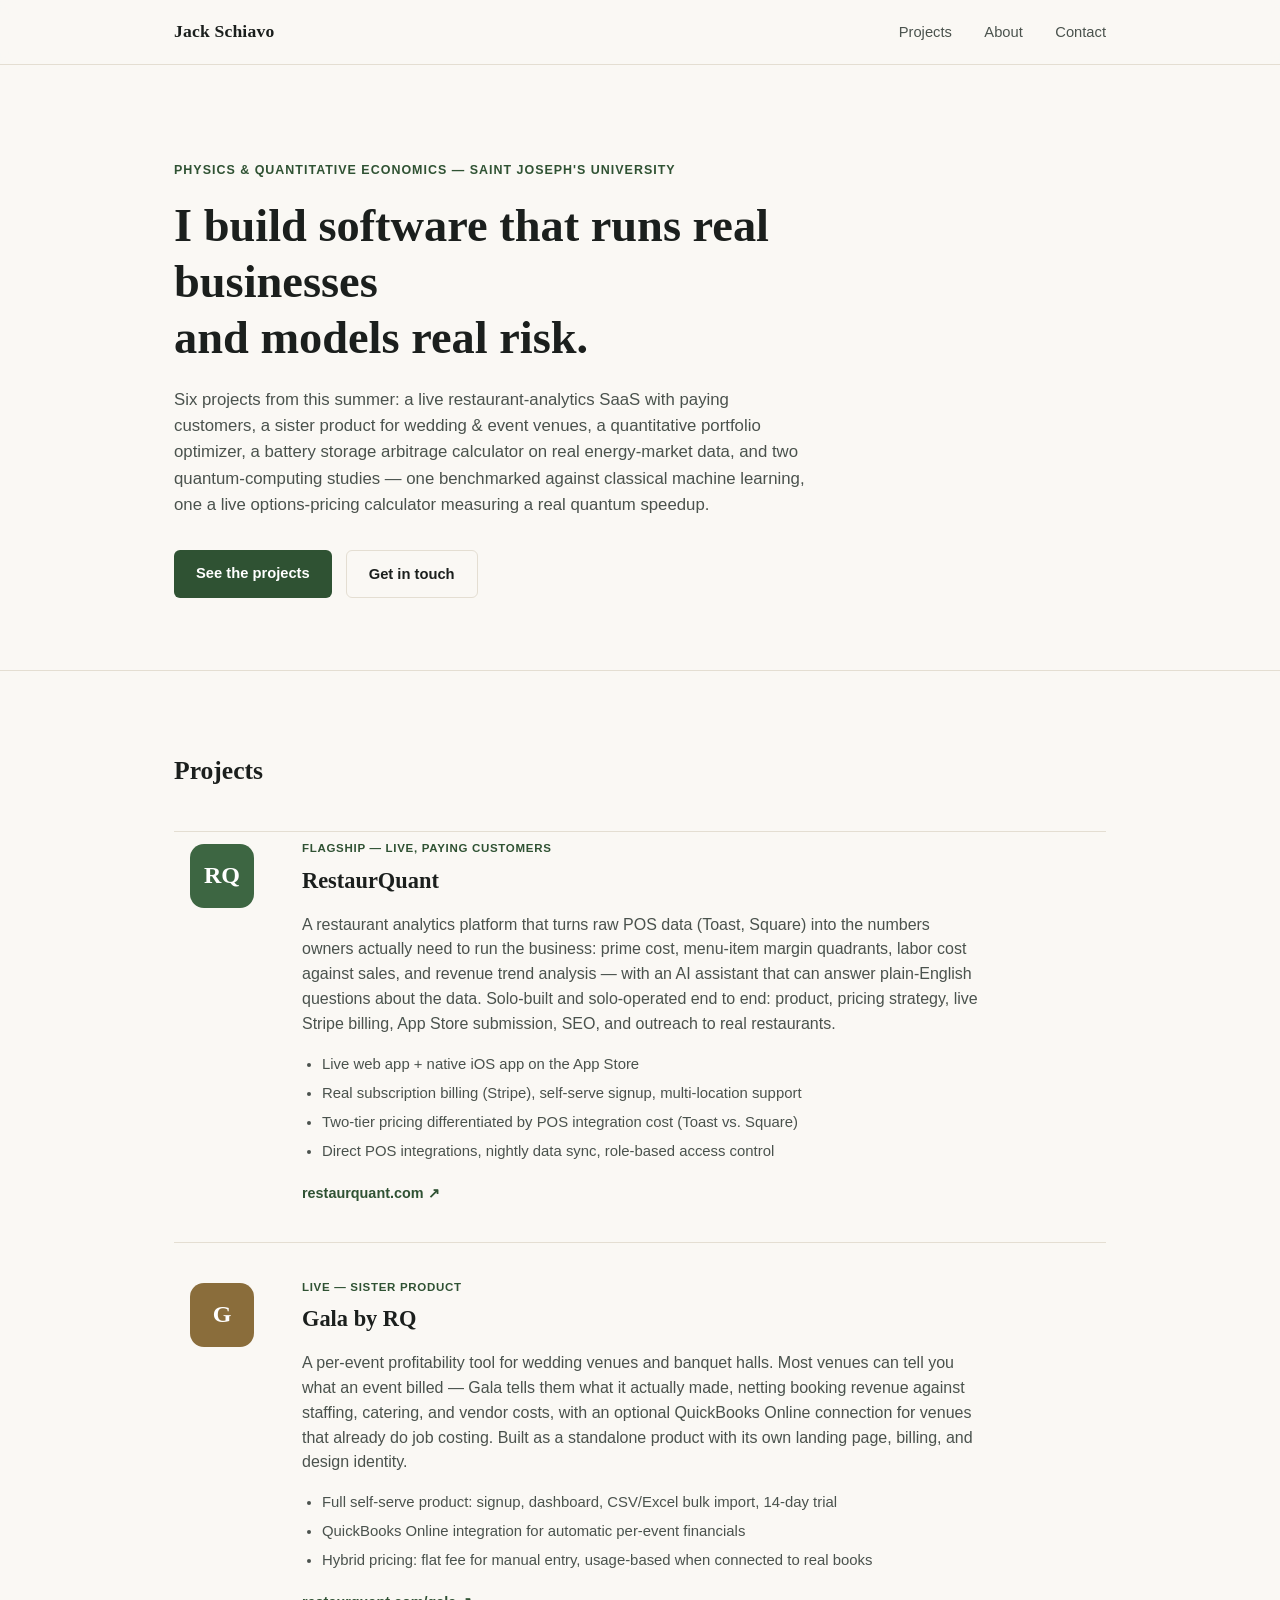
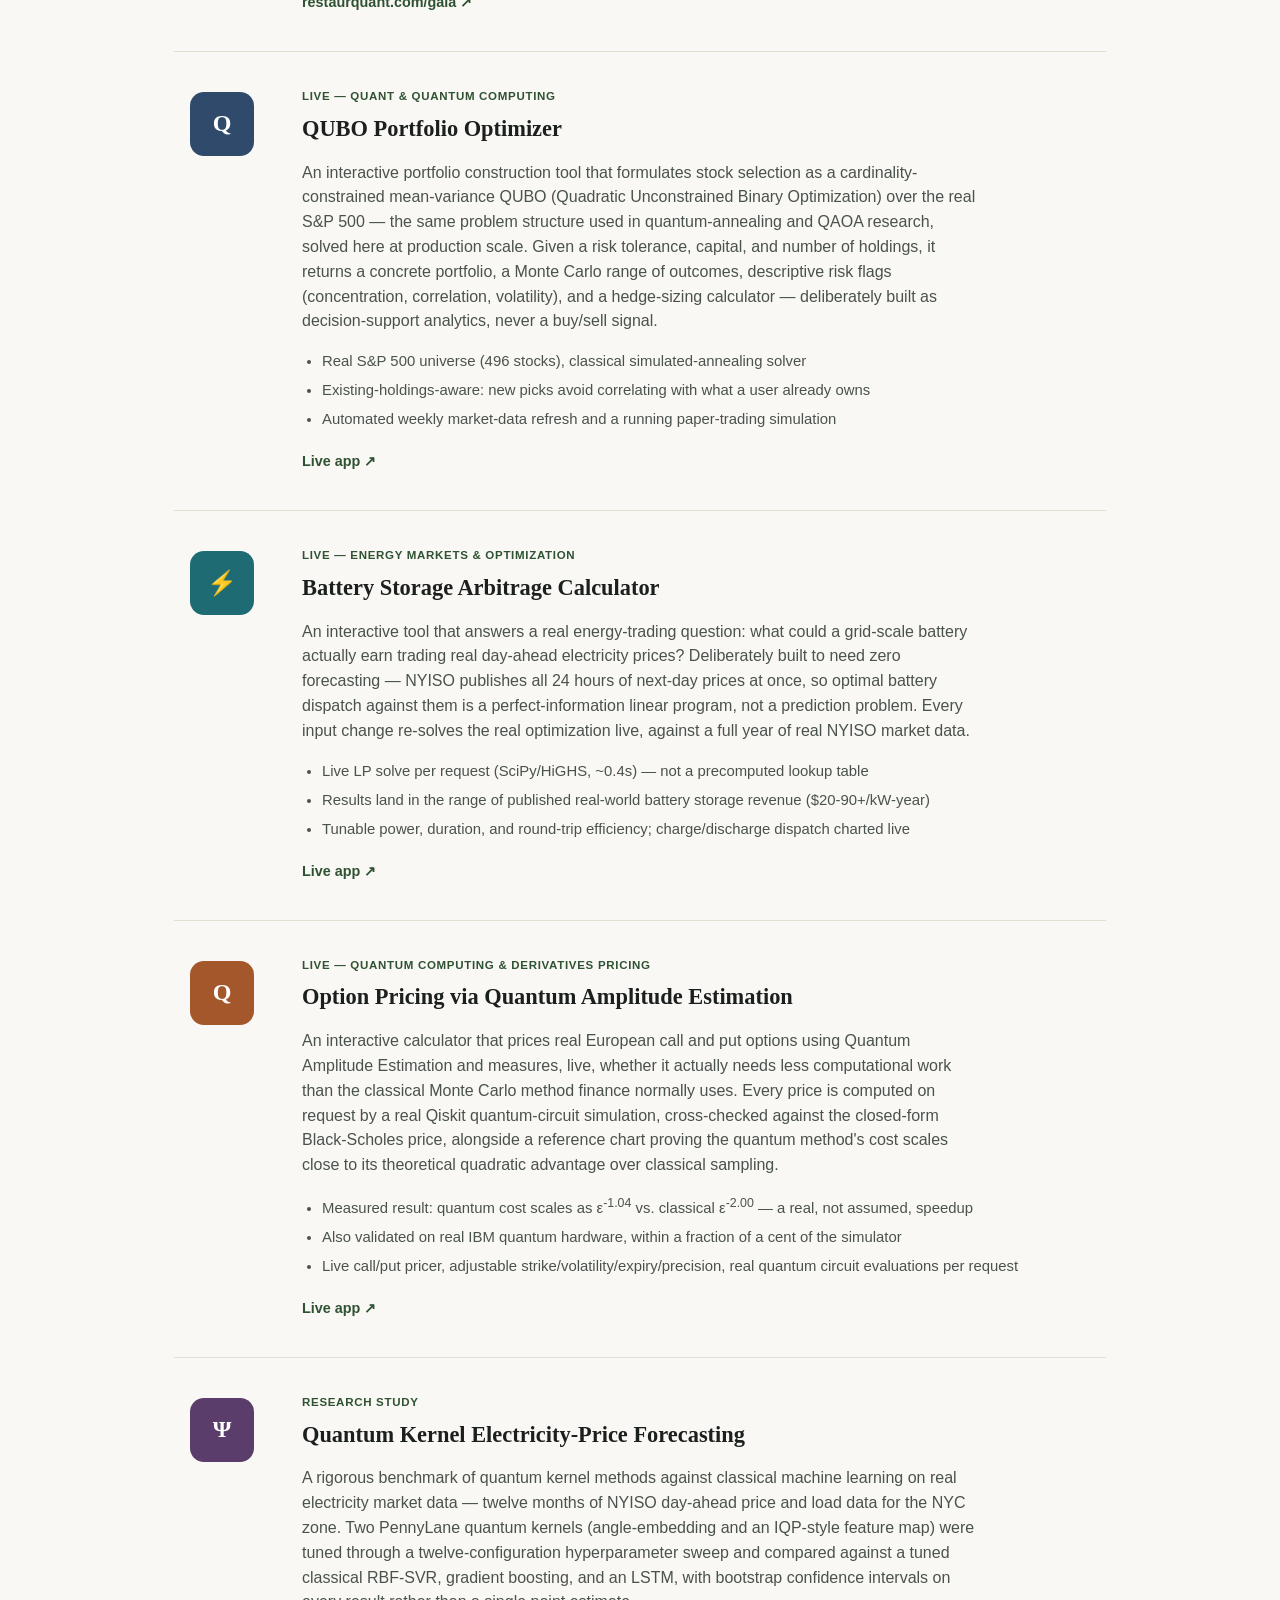
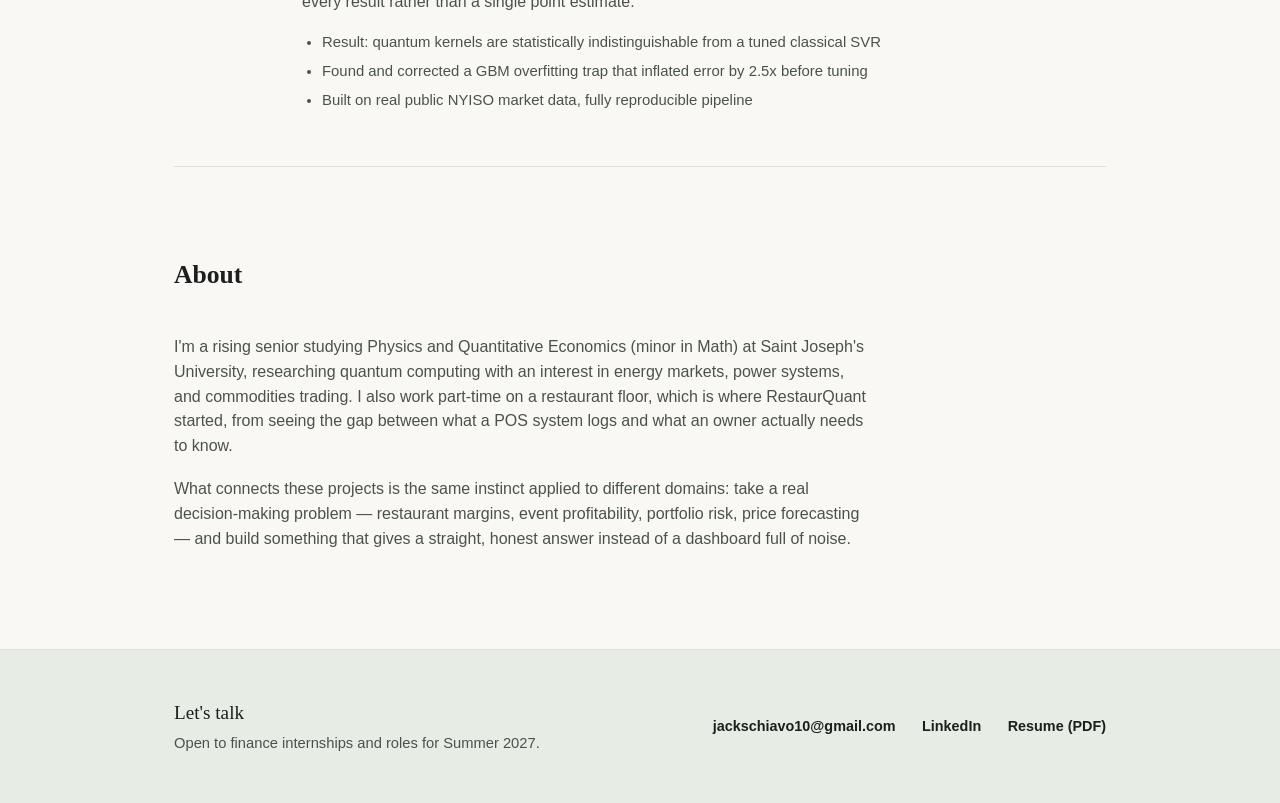
==== index.html @ a4a63995 "Reorder: Option Pricing QAE before Quantum Kernel Forecasting" ====
<!DOCTYPE html>
<html lang="en">
<head>
<meta charset="UTF-8">
<meta name="viewport" content="width=1140">
<title>Jack Schiavo — Projects</title>
<meta name="description" content="Jack Schiavo — physics & quantitative economics student building real software products: RestaurQuant, Gala by RQ, a QUBO portfolio optimizer, a battery storage arbitrage calculator, and quantum computing research including a live quantum option-pricing calculator.">
<link rel="stylesheet" href="styles.css?v=6">
</head>
<body>

<header class="site-header">
  <div class="wrap header-inner">
    <span class="wordmark">Jack Schiavo</span>
    <nav>
      <a href="#projects">Projects</a>
      <a href="#about">About</a>
      <a href="#contact">Contact</a>
    </nav>
  </div>
</header>

<section class="hero">
  <div class="wrap">
    <p class="eyebrow">Physics &amp; Quantitative Economics — Saint Joseph's University</p>
    <h1>I build software that runs real businesses<br>and models real risk.</h1>
    <p class="hero-sub">Six projects from this summer: a live restaurant-analytics SaaS with paying
      customers, a sister product for wedding &amp; event venues, a quantitative portfolio optimizer,
      a battery storage arbitrage calculator on real energy-market data, and two quantum-computing
      studies — one benchmarked against classical machine learning, one a live options-pricing
      calculator measuring a real quantum speedup.</p>
    <div class="hero-links">
      <a class="btn btn-primary" href="#projects">See the projects</a>
      <a class="btn btn-ghost" href="#contact">Get in touch</a>
    </div>
  </div>
</section>

<section id="projects" class="projects">
  <div class="wrap">
    <h2 class="section-title">Projects</h2>

    <article class="project project-flagship">
      <div class="project-media" aria-hidden="true">
        <div class="mark mark-rq">RQ</div>
      </div>
      <div class="project-body">
        <p class="project-tag">Flagship — live, paying customers</p>
        <h3>RestaurQuant</h3>
        <p class="project-desc">
          A restaurant analytics platform that turns raw POS data (Toast, Square) into the numbers
          owners actually need to run the business: prime cost, menu-item margin quadrants, labor
          cost against sales, and revenue trend analysis — with an AI assistant that can answer
          plain-English questions about the data. Solo-built and solo-operated end to end: product,
          pricing strategy, live Stripe billing, App Store submission, SEO, and outreach to real
          restaurants.
        </p>
        <ul class="project-facts">
          <li>Live web app + native iOS app on the App Store</li>
          <li>Real subscription billing (Stripe), self-serve signup, multi-location support</li>
          <li>Two-tier pricing differentiated by POS integration cost (Toast vs. Square)</li>
          <li>Direct POS integrations, nightly data sync, role-based access control</li>
        </ul>
        <div class="project-links">
          <a href="https://restaurquant.com" target="_blank" rel="noopener">restaurquant.com ↗</a>
        </div>
      </div>
    </article>

    <article class="project">
      <div class="project-media" aria-hidden="true">
        <div class="mark mark-gala">G</div>
      </div>
      <div class="project-body">
        <p class="project-tag">Live — sister product</p>
        <h3>Gala by RQ</h3>
        <p class="project-desc">
          A per-event profitability tool for wedding venues and banquet halls. Most venues can tell
          you what an event billed — Gala tells them what it actually made, netting booking revenue
          against staffing, catering, and vendor costs, with an optional QuickBooks Online connection
          for venues that already do job costing. Built as a standalone product with its own
          landing page, billing, and design identity.
        </p>
        <ul class="project-facts">
          <li>Full self-serve product: signup, dashboard, CSV/Excel bulk import, 14-day trial</li>
          <li>QuickBooks Online integration for automatic per-event financials</li>
          <li>Hybrid pricing: flat fee for manual entry, usage-based when connected to real books</li>
        </ul>
        <div class="project-links">
          <a href="https://restaurquant.com/gala" target="_blank" rel="noopener">restaurquant.com/gala ↗</a>
        </div>
      </div>
    </article>

    <article class="project">
      <div class="project-media" aria-hidden="true">
        <div class="mark mark-qubo">Q</div>
      </div>
      <div class="project-body">
        <p class="project-tag">Live — quant &amp; quantum computing</p>
        <h3>QUBO Portfolio Optimizer</h3>
        <p class="project-desc">
          An interactive portfolio construction tool that formulates stock selection as a
          cardinality-constrained mean-variance QUBO (Quadratic Unconstrained Binary Optimization)
          over the real S&amp;P 500 — the same problem structure used in quantum-annealing and QAOA
          research, solved here at production scale. Given a risk tolerance, capital, and number of
          holdings, it returns a concrete portfolio, a Monte Carlo range of outcomes, descriptive
          risk flags (concentration, correlation, volatility), and a hedge-sizing calculator —
          deliberately built as decision-support analytics, never a buy/sell signal.
        </p>
        <ul class="project-facts">
          <li>Real S&amp;P 500 universe (496 stocks), classical simulated-annealing solver</li>
          <li>Existing-holdings-aware: new picks avoid correlating with what a user already owns</li>
          <li>Automated weekly market-data refresh and a running paper-trading simulation</li>
        </ul>
        <div class="project-links">
          <a href="https://qubo-portfolio-optimizer-production.up.railway.app" target="_blank" rel="noopener">Live app ↗</a>
        </div>
      </div>
    </article>

    <article class="project">
      <div class="project-media" aria-hidden="true">
        <div class="mark mark-battery">⚡</div>
      </div>
      <div class="project-body">
        <p class="project-tag">Live — energy markets &amp; optimization</p>
        <h3>Battery Storage Arbitrage Calculator</h3>
        <p class="project-desc">
          An interactive tool that answers a real energy-trading question: what could a grid-scale
          battery actually earn trading real day-ahead electricity prices? Deliberately built to need
          zero forecasting — NYISO publishes all 24 hours of next-day prices at once, so optimal
          battery dispatch against them is a perfect-information linear program, not a prediction
          problem. Every input change re-solves the real optimization live, against a full year of
          real NYISO market data.
        </p>
        <ul class="project-facts">
          <li>Live LP solve per request (SciPy/HiGHS, ~0.4s) — not a precomputed lookup table</li>
          <li>Results land in the range of published real-world battery storage revenue ($20-90+/kW-year)</li>
          <li>Tunable power, duration, and round-trip efficiency; charge/discharge dispatch charted live</li>
        </ul>
        <div class="project-links">
          <a href="https://battery-arbitrage-calculator-production.up.railway.app" target="_blank" rel="noopener">Live app ↗</a>
        </div>
      </div>
    </article>

    <article class="project">
      <div class="project-media" aria-hidden="true">
        <div class="mark mark-optionqae">Q</div>
      </div>
      <div class="project-body">
        <p class="project-tag">Live — quantum computing &amp; derivatives pricing</p>
        <h3>Option Pricing via Quantum Amplitude Estimation</h3>
        <p class="project-desc">
          An interactive calculator that prices real European call and put options using Quantum
          Amplitude Estimation and measures, live, whether it actually needs less computational work
          than the classical Monte Carlo method finance normally uses. Every price is computed on
          request by a real Qiskit quantum-circuit simulation, cross-checked against the closed-form
          Black-Scholes price, alongside a reference chart proving the quantum method's cost scales
          close to its theoretical quadratic advantage over classical sampling.
        </p>
        <ul class="project-facts">
          <li>Measured result: quantum cost scales as &epsilon;<sup>-1.04</sup> vs. classical &epsilon;<sup>-2.00</sup> — a real, not assumed, speedup</li>
          <li>Also validated on real IBM quantum hardware, within a fraction of a cent of the simulator</li>
          <li>Live call/put pricer, adjustable strike/volatility/expiry/precision, real quantum circuit evaluations per request</li>
        </ul>
        <div class="project-links">
          <a href="https://option-pricing-qae-production.up.railway.app" target="_blank" rel="noopener">Live app ↗</a>
        </div>
      </div>
    </article>

    <article class="project">
      <div class="project-media" aria-hidden="true">
        <div class="mark mark-quantum">Ψ</div>
      </div>
      <div class="project-body">
        <p class="project-tag">Research study</p>
        <h3>Quantum Kernel Electricity-Price Forecasting</h3>
        <p class="project-desc">
          A rigorous benchmark of quantum kernel methods against classical machine learning on real
          electricity market data — twelve months of NYISO day-ahead price and load data for the
          NYC zone. Two PennyLane quantum kernels (angle-embedding and an IQP-style feature map)
          were tuned through a twelve-configuration hyperparameter sweep and compared against a
          tuned classical RBF-SVR, gradient boosting, and an LSTM, with bootstrap confidence
          intervals on every result rather than a single point estimate.
        </p>
        <ul class="project-facts">
          <li>Result: quantum kernels are statistically indistinguishable from a tuned classical SVR</li>
          <li>Found and corrected a GBM overfitting trap that inflated error by 2.5x before tuning</li>
          <li>Built on real public NYISO market data, fully reproducible pipeline</li>
        </ul>
      </div>
    </article>

  </div>
</section>

<section id="about" class="about">
  <div class="wrap about-inner">
    <h2 class="section-title">About</h2>
    <p>
      I'm a rising senior studying Physics and Quantitative Economics (minor in Math) at Saint
      Joseph's University, researching quantum computing with an interest in energy markets,
      power systems, and commodities trading. I also work part-time on a restaurant floor, which
      is where RestaurQuant started, from seeing the gap between what a POS system logs and what
      an owner actually needs to know.
    </p>
    <p>
      What connects these projects is the same instinct applied to different domains: take a
      real decision-making problem — restaurant margins, event profitability, portfolio risk,
      price forecasting — and build something that gives a straight, honest answer instead of a
      dashboard full of noise.
    </p>
  </div>
</section>

<footer id="contact" class="site-footer">
  <div class="wrap footer-inner">
    <div>
      <p class="footer-title">Let's talk</p>
      <p class="footer-sub">Open to finance internships and roles for Summer 2027.</p>
    </div>
    <div class="footer-links">
      <a href="mailto:jackschiavo10@gmail.com">jackschiavo10@gmail.com</a>
      <a href="https://www.linkedin.com/in/jack-schiavo" target="_blank" rel="noopener">LinkedIn</a>
      <a href="jack-schiavo-resume.pdf" target="_blank" rel="noopener">Resume (PDF)</a>
    </div>
  </div>
</footer>

</body>
</html>
---- styles.css ----
:root {
  --ink: #1b1f1d;
  --ink-soft: #4a524d;
  --paper: #faf8f4;
  --paper-raised: #ffffff;
  --line: #e4ded2;
  --accent: #2f5233;
  --accent-soft: #e7ede4;
  --max: 980px;
}

* { box-sizing: border-box; }

html { scroll-behavior: smooth; }

body {
  margin: 0;
  background: var(--paper);
  color: var(--ink);
  font-family: -apple-system, BlinkMacSystemFont, "Segoe UI", Helvetica, Arial, sans-serif;
  line-height: 1.55;
  -webkit-font-smoothing: antialiased;
}

.wrap {
  max-width: var(--max);
  margin: 0 auto;
  padding: 0 24px;
}

a { color: inherit; }

/* Header */
.site-header {
  position: sticky;
  top: 0;
  background: rgba(250, 248, 244, 0.85);
  backdrop-filter: blur(8px);
  border-bottom: 1px solid var(--line);
  z-index: 10;
}

.header-inner {
  display: flex;
  align-items: center;
  justify-content: space-between;
  height: 64px;
}

.wordmark {
  font-family: Georgia, "Times New Roman", serif;
  font-weight: 700;
  font-size: 1.1rem;
  letter-spacing: 0.01em;
}

.site-header nav a {
  text-decoration: none;
  font-size: 0.92rem;
  color: var(--ink-soft);
  margin-left: 28px;
  transition: color 0.15s ease;
}

.site-header nav a:hover { color: var(--accent); }

/* Hero */
.hero {
  padding: 96px 0 72px;
  border-bottom: 1px solid var(--line);
}

.eyebrow {
  text-transform: uppercase;
  letter-spacing: 0.08em;
  font-size: 0.78rem;
  color: var(--accent);
  font-weight: 600;
  margin: 0 0 18px;
}

.hero h1 {
  font-family: Georgia, "Times New Roman", serif;
  font-size: clamp(1.9rem, 4vw, 2.9rem);
  line-height: 1.2;
  margin: 0 0 22px;
  max-width: 760px;
}

.hero-sub {
  font-size: 1.05rem;
  color: var(--ink-soft);
  max-width: 640px;
  margin: 0 0 32px;
}

.hero-links { display: flex; gap: 14px; }

.btn {
  display: inline-block;
  padding: 12px 22px;
  border-radius: 6px;
  text-decoration: none;
  font-size: 0.92rem;
  font-weight: 600;
  transition: opacity 0.15s ease, background 0.15s ease;
}

.btn-primary {
  background: var(--accent);
  color: #fff;
}

.btn-primary:hover { opacity: 0.88; }

.btn-ghost {
  background: transparent;
  color: var(--ink);
  border: 1px solid var(--line);
}

.btn-ghost:hover { border-color: var(--accent); color: var(--accent); }

/* Projects */
.projects { padding: 80px 0; }

.section-title {
  font-family: Georgia, "Times New Roman", serif;
  font-size: 1.6rem;
  margin: 0 0 40px;
}

.project {
  display: grid;
  grid-template-columns: 96px 1fr;
  gap: 32px;
  padding: 36px 0;
  border-top: 1px solid var(--line);
}

.project:last-child { border-bottom: 1px solid var(--line); }

.project-flagship { padding-top: 8px; }

.project-media { display: flex; justify-content: center; padding-top: 4px; }

.mark {
  width: 64px;
  height: 64px;
  border-radius: 14px;
  display: flex;
  align-items: center;
  justify-content: center;
  font-family: Georgia, "Times New Roman", serif;
  font-weight: 700;
  font-size: 1.5rem;
  color: #fff;
}

.mark-rq { background: #3d6642; }
.mark-gala { background: #8a6d3b; }
.mark-qubo { background: #2f4a6b; }
.mark-battery { background: #1f6b74; }
.mark-quantum { background: #5a3d6b; }
.mark-optionqae { background: #a3572b; }

.project-tag {
  text-transform: uppercase;
  letter-spacing: 0.06em;
  font-size: 0.72rem;
  font-weight: 700;
  color: var(--accent);
  margin: 0 0 6px;
}

.project-body h3 {
  font-family: Georgia, "Times New Roman", serif;
  font-size: 1.4rem;
  margin: 0 0 14px;
}

.project-desc {
  color: var(--ink-soft);
  margin: 0 0 16px;
  max-width: 680px;
}

.project-facts {
  margin: 0 0 18px;
  padding-left: 20px;
  color: var(--ink-soft);
  font-size: 0.93rem;
}

.project-facts li { margin-bottom: 6px; }

.project-links a {
  display: inline-block;
  text-decoration: none;
  font-size: 0.9rem;
  font-weight: 600;
  color: var(--accent);
  border-bottom: 1px solid transparent;
}

.project-links a:hover { border-bottom-color: var(--accent); }

/* About */
.about { padding: 8px 0 80px; }

.about-inner p {
  max-width: 700px;
  color: var(--ink-soft);
  margin: 0 0 18px;
}

/* Footer */
.site-footer {
  background: var(--accent-soft);
  border-top: 1px solid var(--line);
  padding: 48px 0;
}

.footer-inner {
  display: flex;
  align-items: center;
  justify-content: space-between;
  flex-wrap: wrap;
  gap: 20px;
}

.footer-title {
  font-family: Georgia, "Times New Roman", serif;
  font-size: 1.2rem;
  margin: 0 0 4px;
}

.footer-sub { margin: 0; color: var(--ink-soft); font-size: 0.92rem; }

.footer-links a {
  text-decoration: none;
  margin-left: 22px;
  font-size: 0.9rem;
  font-weight: 600;
  color: var(--ink);
}

.footer-links a:first-child { margin-left: 0; }

.footer-links a:hover { color: var(--accent); }

/* Touch devices (phones/tablets) get a bigger, wider layout — this device
   class is deliberately independent of viewport width, since the page
   forces a fixed-width viewport on mobile so it renders (then scales down
   to fit) like the desktop layout instead of a narrow stacked one. */
@media (hover: none) and (pointer: coarse) {
  :root { --max: 1080px; }

  .wordmark { font-size: 1.55rem; }

  .eyebrow { font-size: 0.98rem; }

  .hero h1 {
    font-size: clamp(2.3rem, 5vw, 3.6rem);
    margin: 0 0 24px;
    max-width: 880px;
  }

  .hero-sub {
    font-size: 1.3rem;
    max-width: 880px;
    margin: 0 0 36px;
  }

  .btn {
    padding: 14px 26px;
    font-size: 1.05rem;
  }

  .section-title { font-size: 2.15rem; }

  .project {
    grid-template-columns: 108px 1fr;
    padding: 40px 0;
  }

  .mark {
    width: 76px;
    height: 76px;
    border-radius: 16px;
    font-size: 1.75rem;
  }

  .project-tag { font-size: 0.85rem; margin: 0 0 8px; }

  .project-body h3 { font-size: 1.9rem; margin: 0 0 16px; }

  .project-desc {
    font-size: 1.15rem;
    margin: 0 0 18px;
    max-width: 900px;
  }

  .project-facts {
    margin: 0 0 20px;
    padding-left: 22px;
    font-size: 1.08rem;
    max-width: 900px;
  }

  .project-facts li { margin-bottom: 8px; }

  .project-links a { font-size: 1.4rem; }

  .about-inner p {
    font-size: 1.15rem;
    max-width: 900px;
  }

  .footer-title { font-size: 1.65rem; margin: 0 0 6px; }

  .footer-sub { font-size: 1.05rem; }

  .footer-links a { font-size: 1.05rem; }
}

/* Narrow browser windows (real small width, not the forced-viewport phone
   case above) — keeps the stacked single-column layout usable. */
@media (max-width: 640px) {
  .wrap { padding: 0 20px; }

  .header-inner {
    height: auto;
    padding: 16px 0;
  }

  .wordmark { font-size: 1.2rem; }

  .site-header nav a {
    font-size: 0.82rem;
    margin-left: 16px;
  }

  .hero { padding: 56px 0 44px; }

  .hero-sub { font-size: 1rem; }

  .hero-links { flex-wrap: wrap; }

  .projects { padding: 56px 0; }

  .section-title { margin-bottom: 28px; }

  .project {
    grid-template-columns: 1fr;
    gap: 16px;
    padding: 30px 0;
  }

  .project-media { justify-content: flex-start; }

  .mark {
    width: 52px;
    height: 52px;
    font-size: 1.25rem;
    border-radius: 12px;
  }

  .project-body h3 { font-size: 1.45rem; }

  .about { padding: 4px 0 56px; }

  .site-footer { padding: 40px 0; }

  .footer-inner {
    flex-direction: column;
    align-items: flex-start;
    gap: 24px;
  }

  .footer-links {
    display: flex;
    flex-direction: column;
    gap: 12px;
  }

  .footer-links a { margin-left: 0; font-size: 0.95rem; }
}
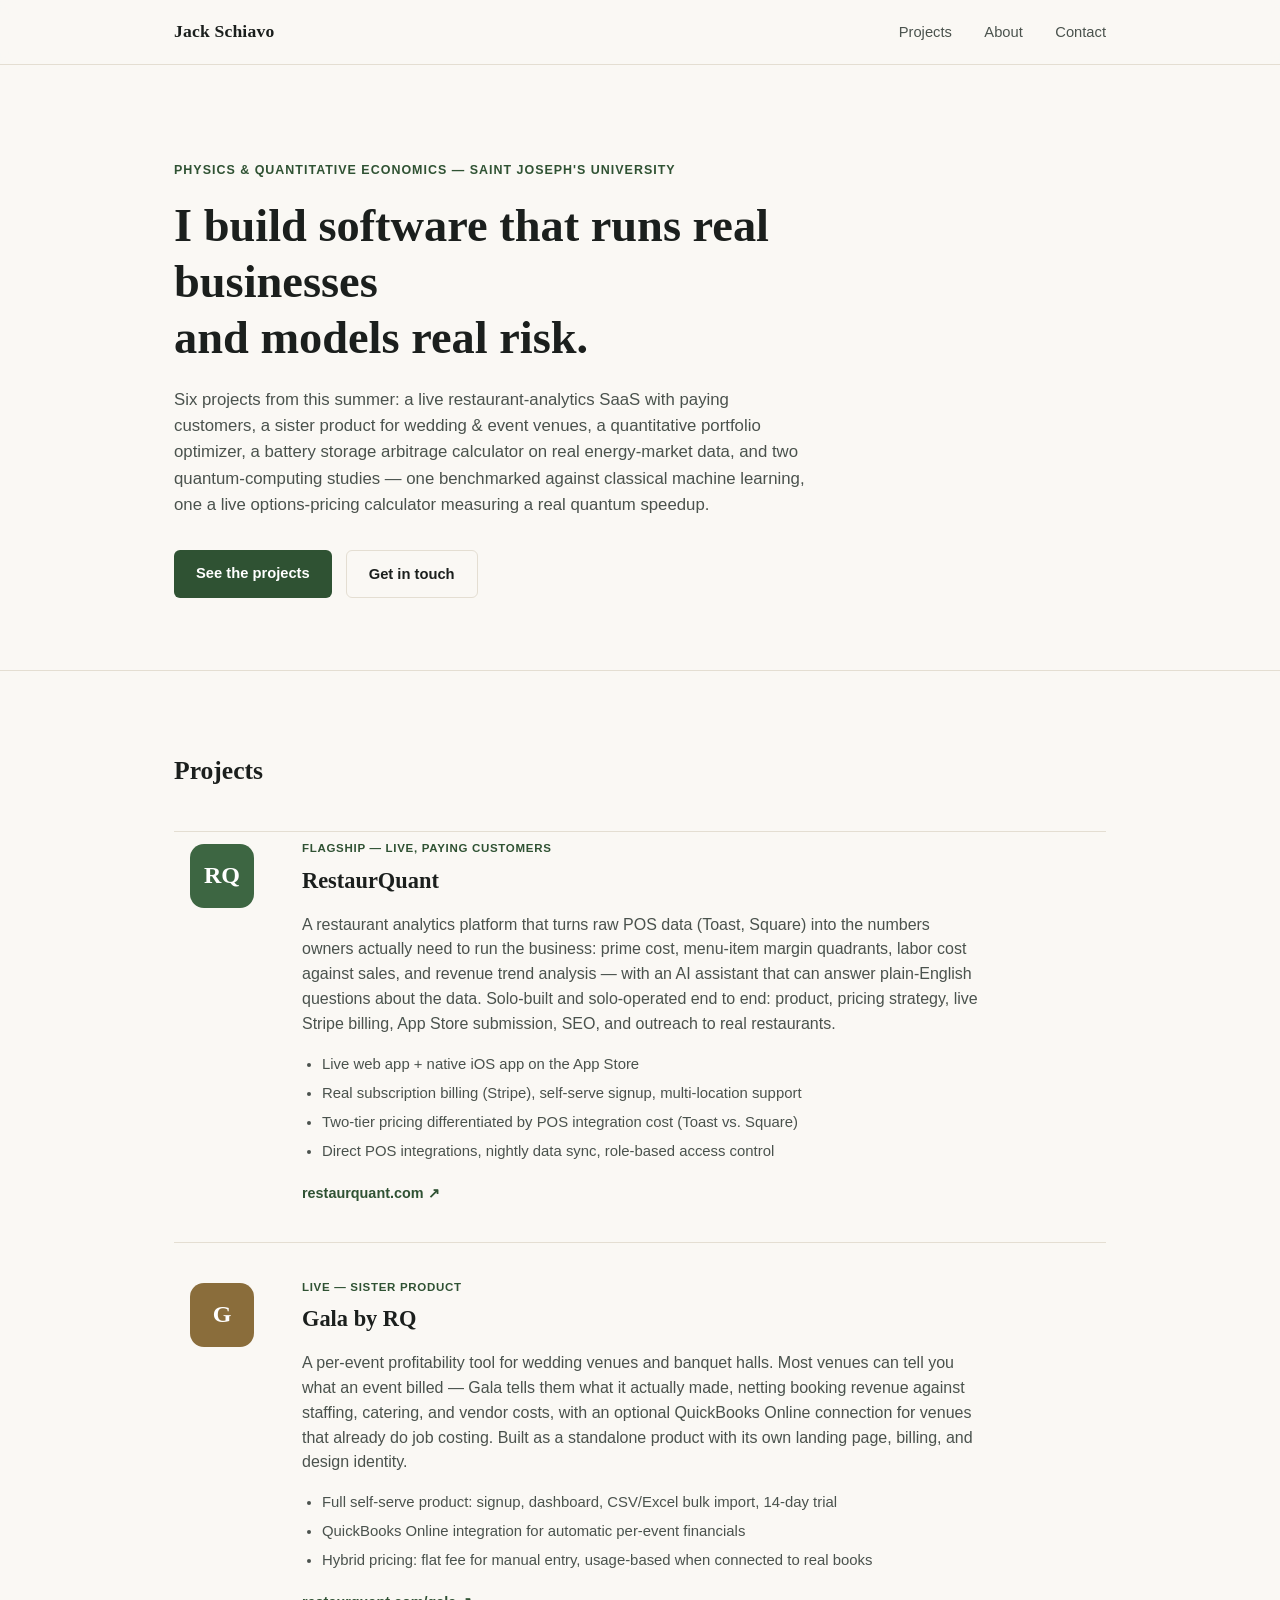
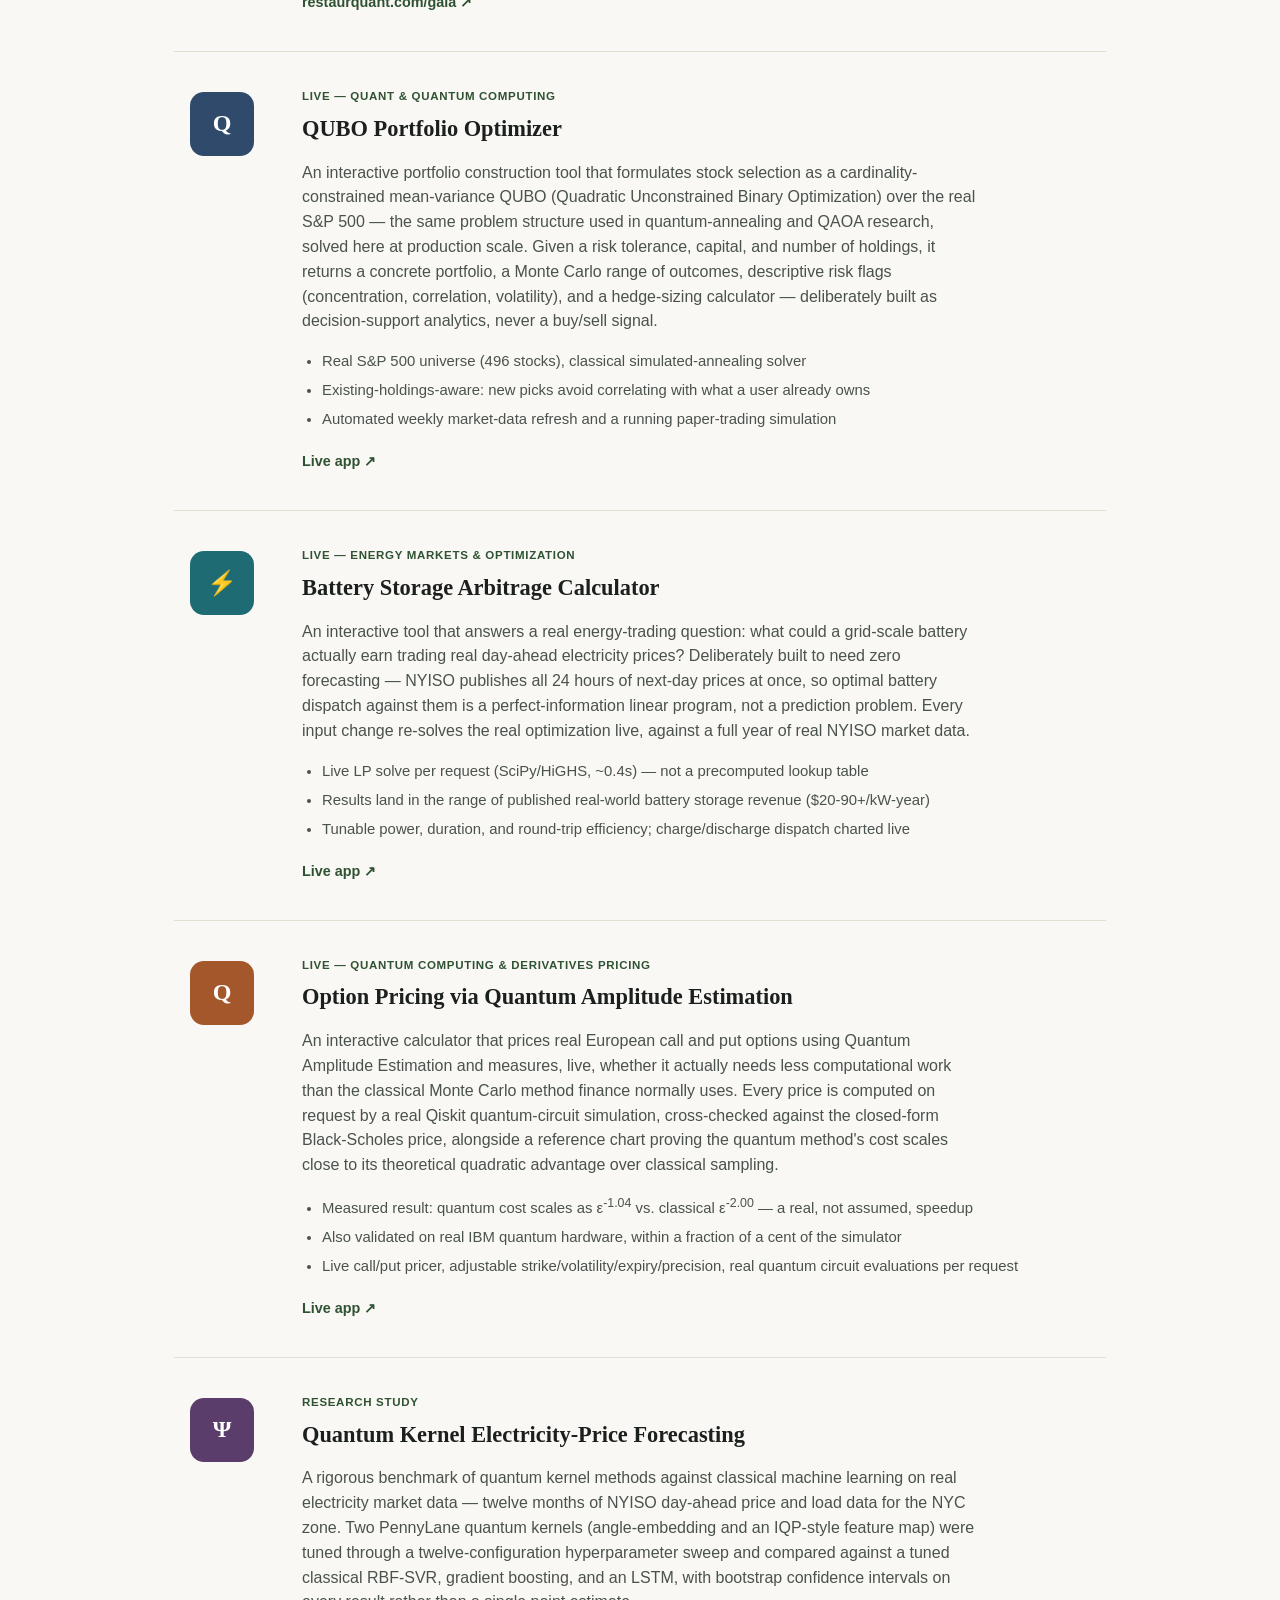
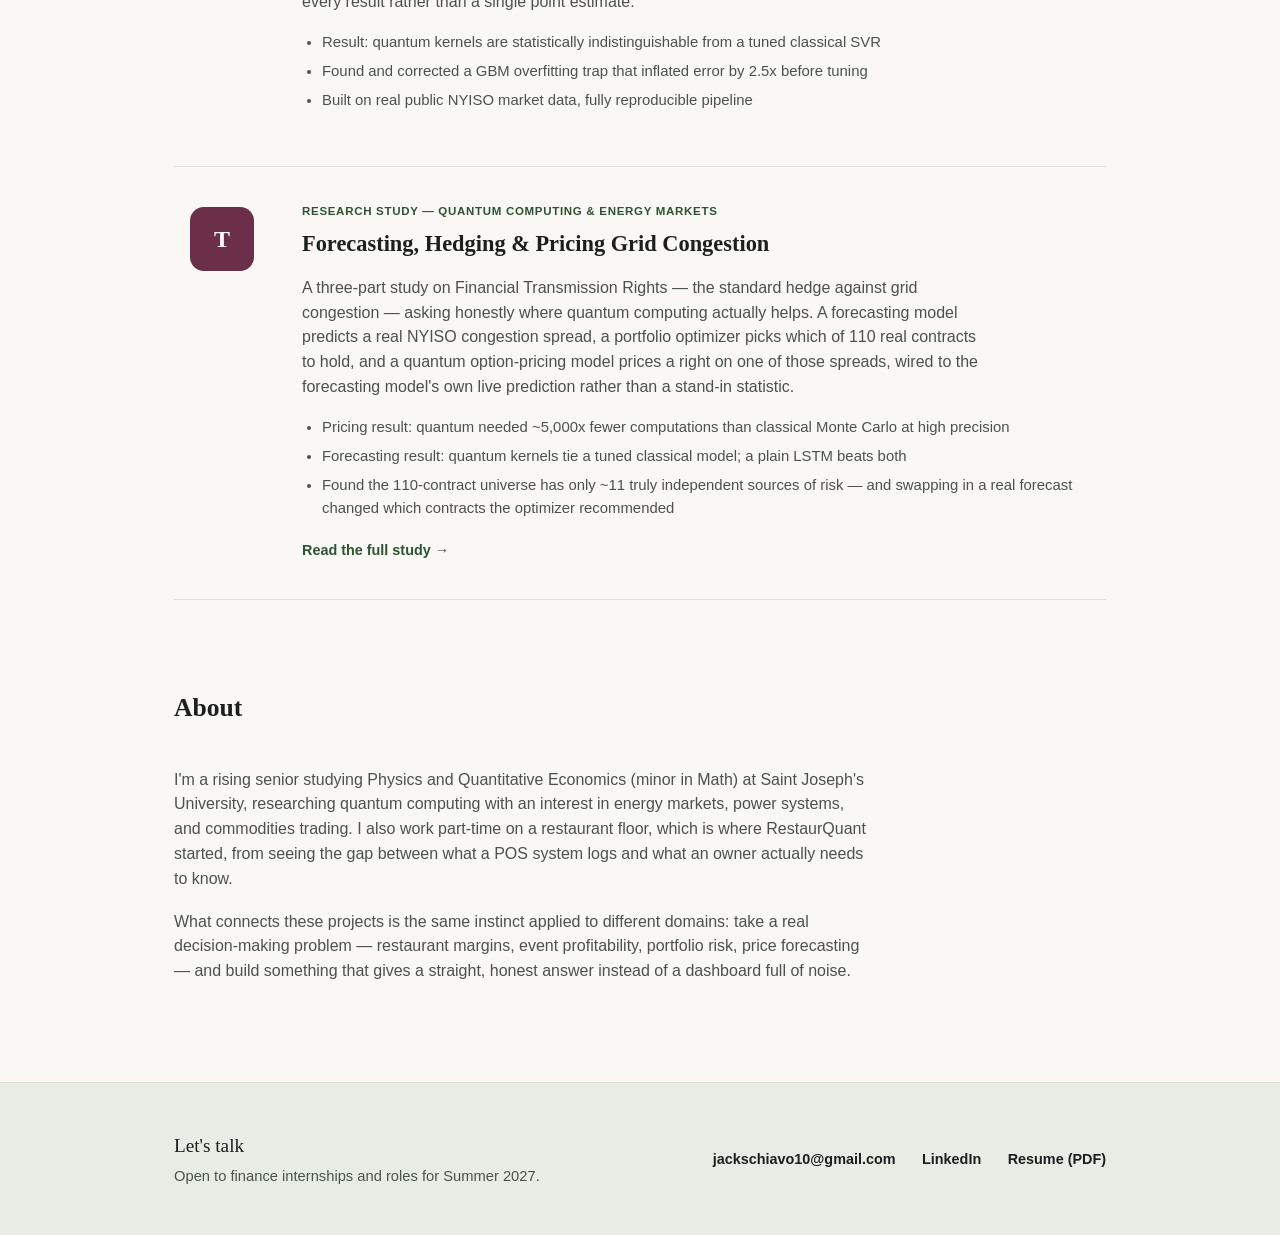
==== commit 51496b90: "Add FTR quantum research study: card + standalone page Three linked studies on Financial Transmissio" ====
--- a/index.html
+++ b/index.html
@@ -5,7 +5,7 @@
 <meta name="viewport" content="width=1140">
 <title>Jack Schiavo — Projects</title>
 <meta name="description" content="Jack Schiavo — physics & quantitative economics student building real software products: RestaurQuant, Gala by RQ, a QUBO portfolio optimizer, a battery storage arbitrage calculator, and quantum computing research including a live quantum option-pricing calculator.">
-<link rel="stylesheet" href="styles.css?v=6">
+<link rel="stylesheet" href="styles.css?v=7">
 </head>
 <body>
 
@@ -191,6 +191,32 @@
           <li>Found and corrected a GBM overfitting trap that inflated error by 2.5x before tuning</li>
           <li>Built on real public NYISO market data, fully reproducible pipeline</li>
         </ul>
+      </div>
+    </article>
+
+    <article class="project">
+      <div class="project-media" aria-hidden="true">
+        <div class="mark mark-ftr">T</div>
+      </div>
+      <div class="project-body">
+        <p class="project-tag">Research study — quantum computing &amp; energy markets</p>
+        <h3>Forecasting, Hedging &amp; Pricing Grid Congestion</h3>
+        <p class="project-desc">
+          A three-part study on Financial Transmission Rights — the standard hedge against grid
+          congestion — asking honestly where quantum computing actually helps. A forecasting model
+          predicts a real NYISO congestion spread, a portfolio optimizer picks which of 110 real
+          contracts to hold, and a quantum option-pricing model prices a right on one of those
+          spreads, wired to the forecasting model's own live prediction rather than a stand-in
+          statistic.
+        </p>
+        <ul class="project-facts">
+          <li>Pricing result: quantum needed ~5,000x fewer computations than classical Monte Carlo at high precision</li>
+          <li>Forecasting result: quantum kernels tie a tuned classical model; a plain LSTM beats both</li>
+          <li>Found the 110-contract universe has only ~11 truly independent sources of risk — and swapping in a real forecast changed which contracts the optimizer recommended</li>
+        </ul>
+        <div class="project-links">
+          <a href="ftr-quantum-research.html">Read the full study &rarr;</a>
+        </div>
       </div>
     </article>
 
--- a/styles.css
+++ b/styles.css
@@ -163,6 +163,7 @@
 .mark-battery { background: #1f6b74; }
 .mark-quantum { background: #5a3d6b; }
 .mark-optionqae { background: #a3572b; }
+.mark-ftr { background: #6b2f4a; }
 
 .project-tag {
   text-transform: uppercase;
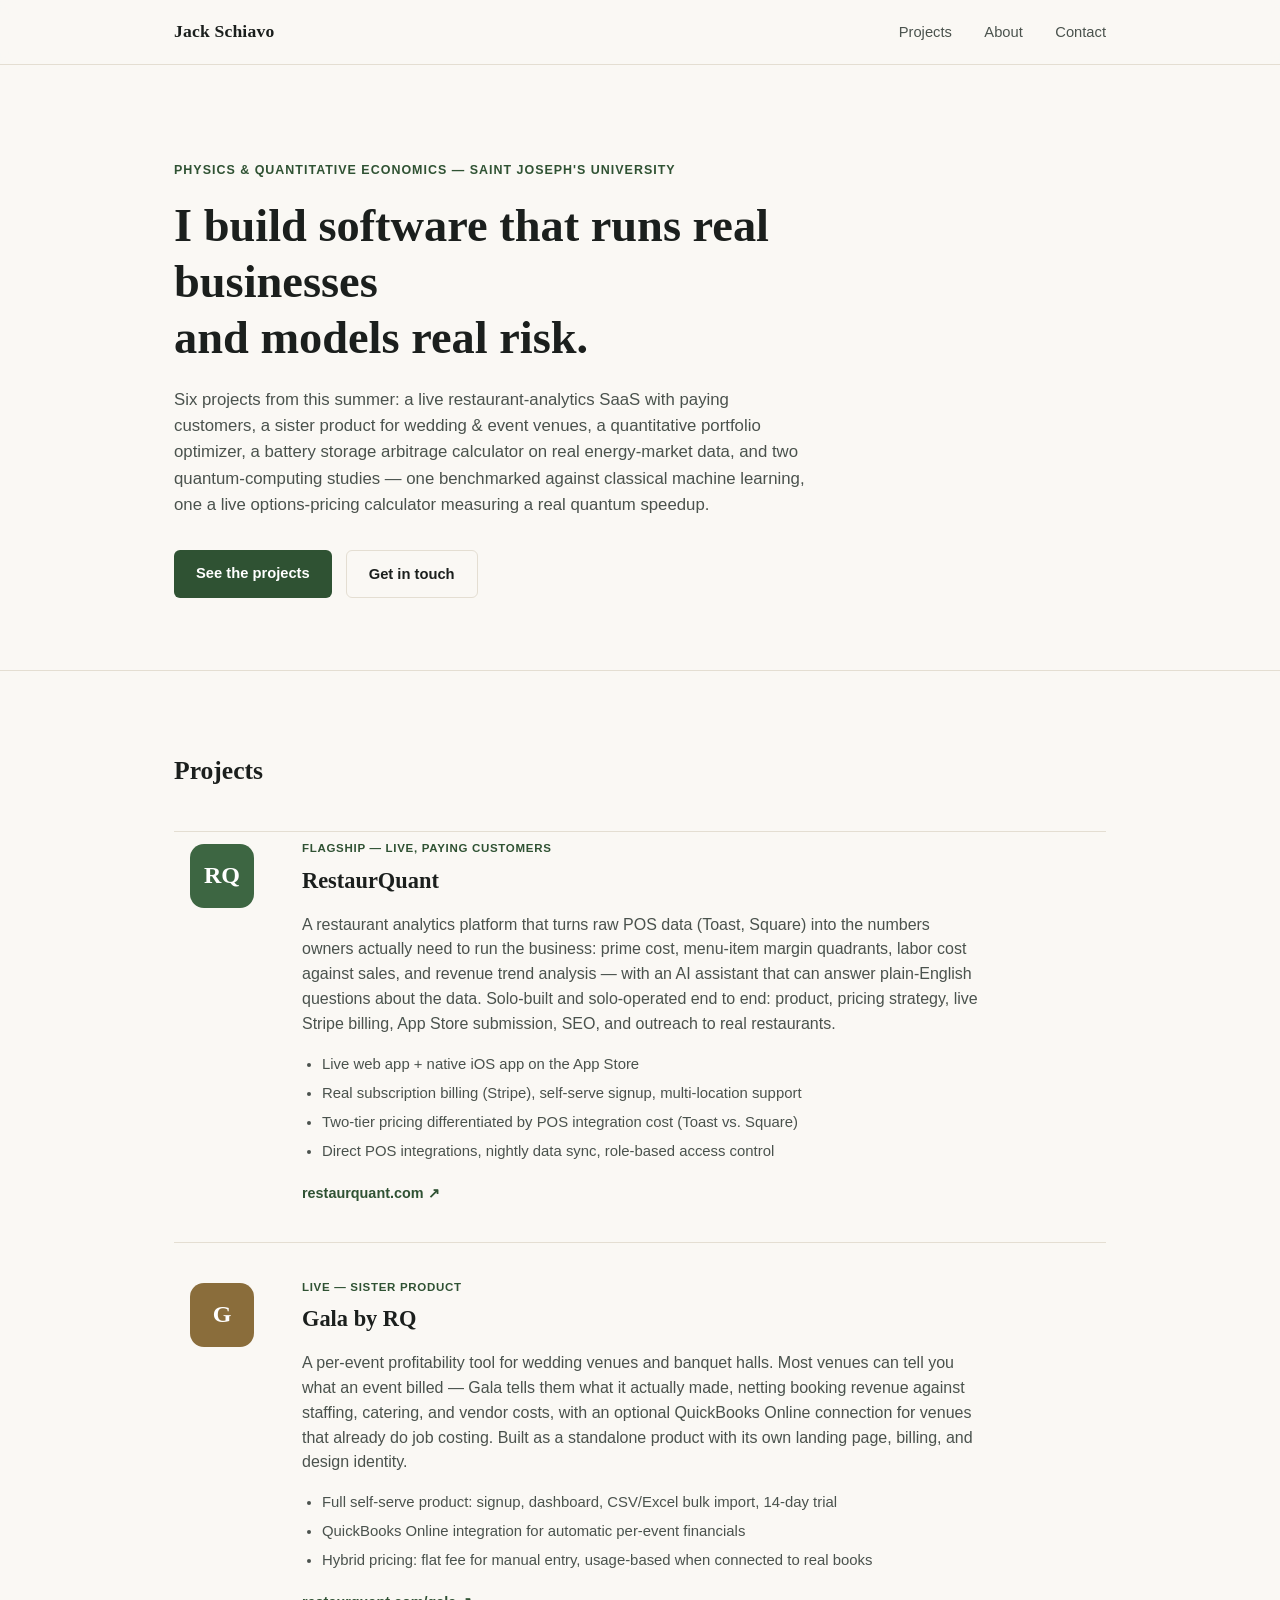
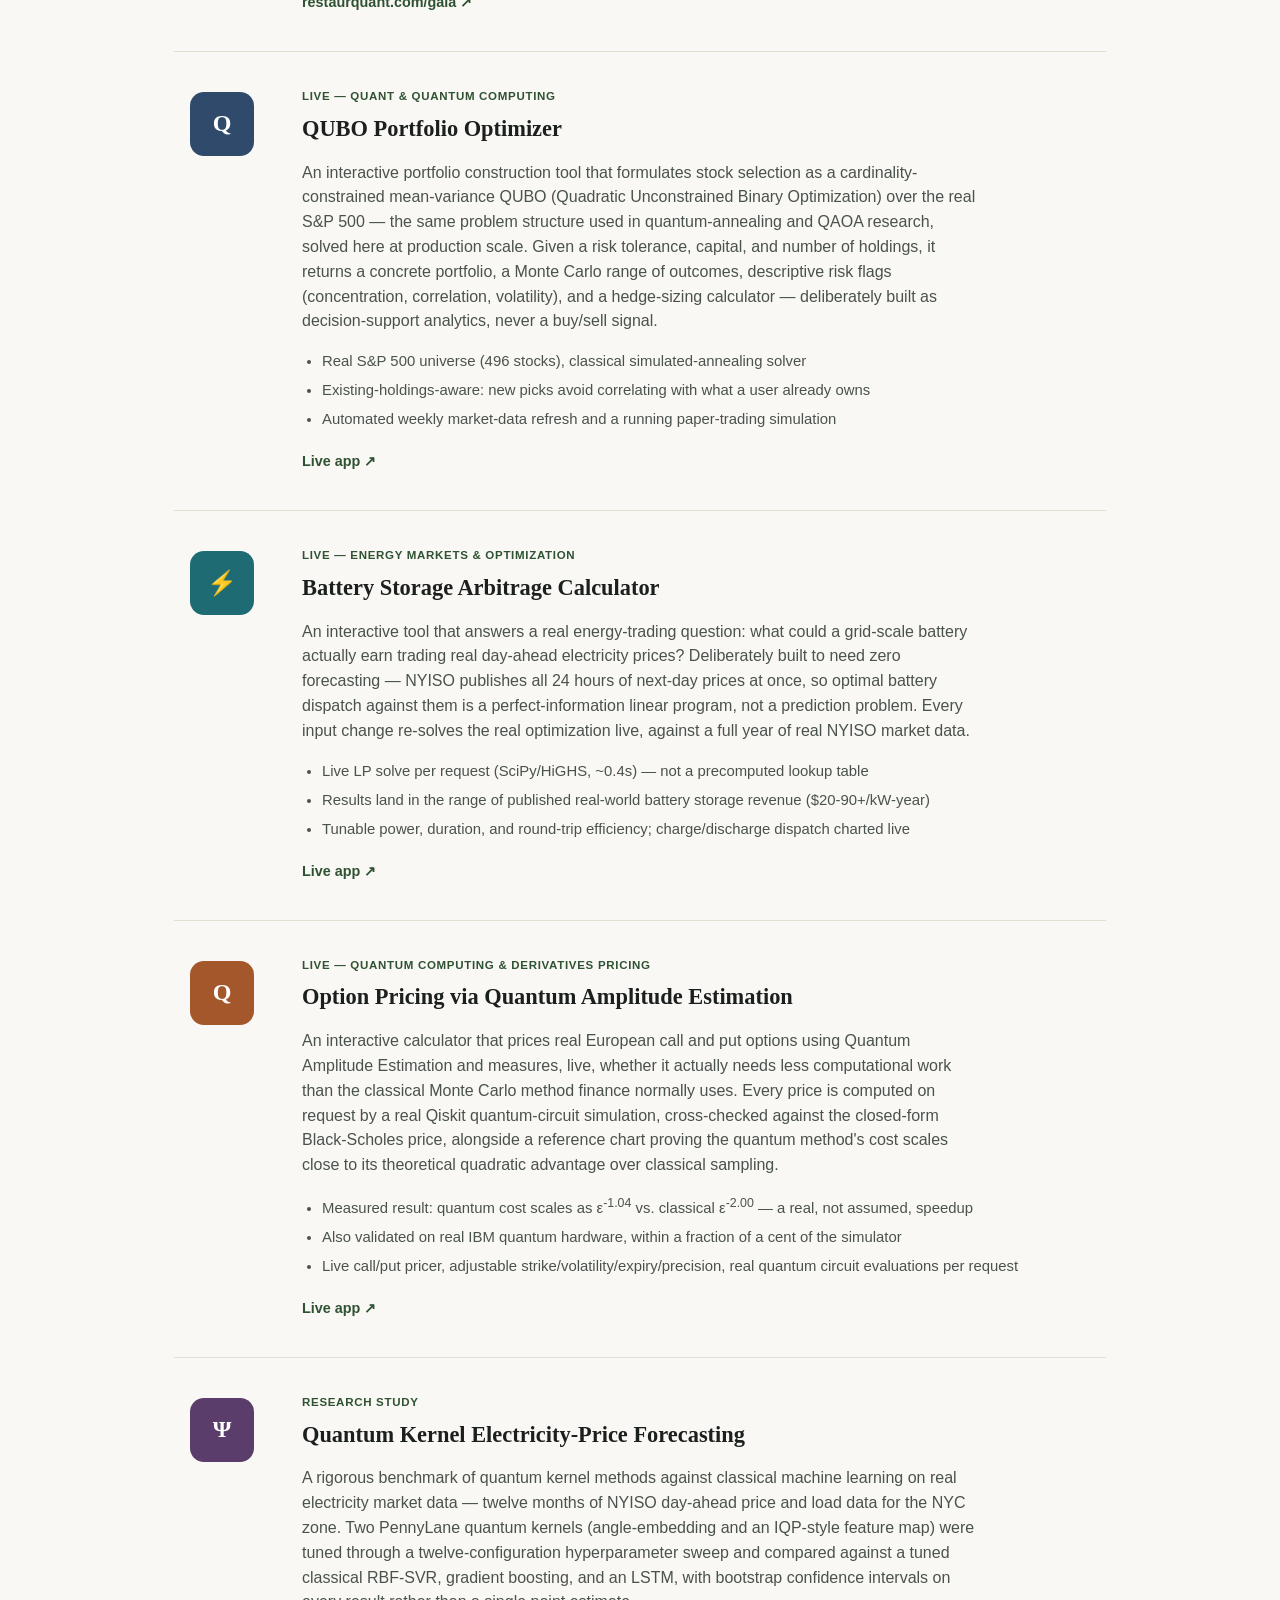
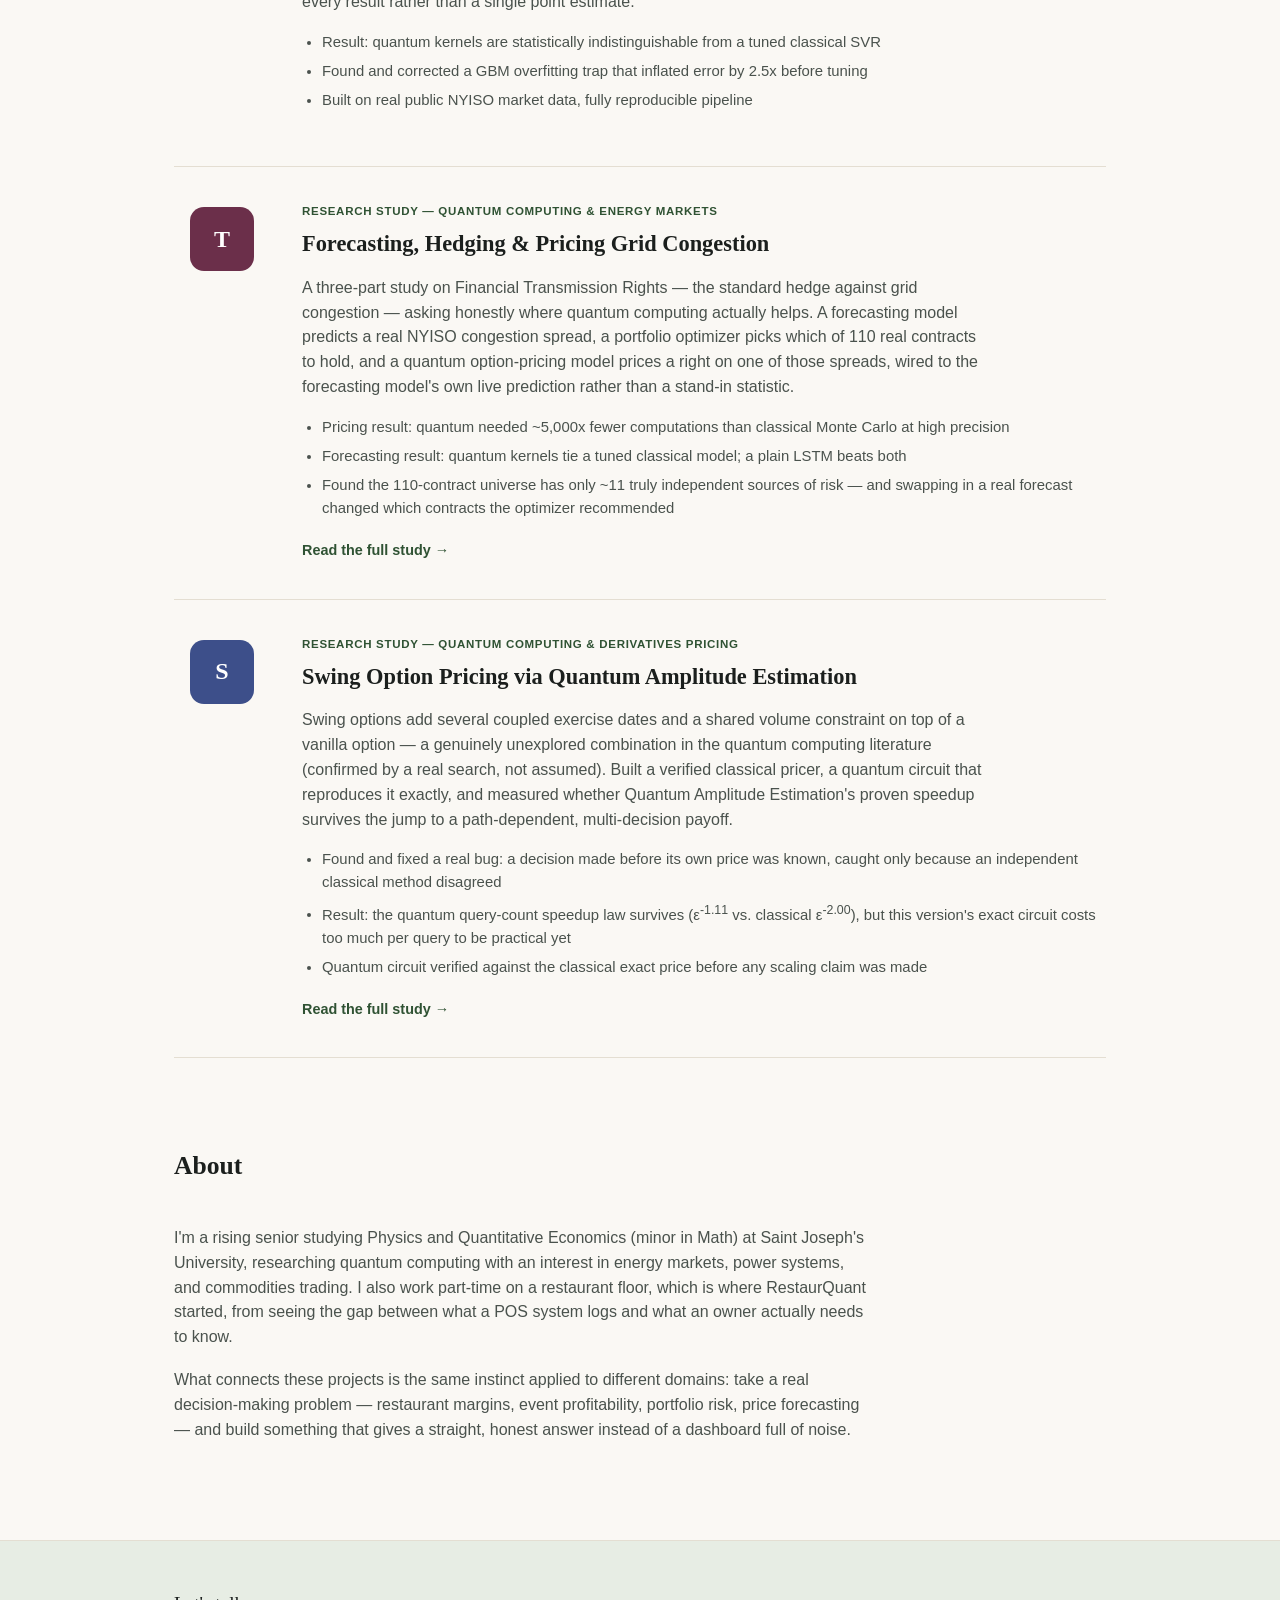
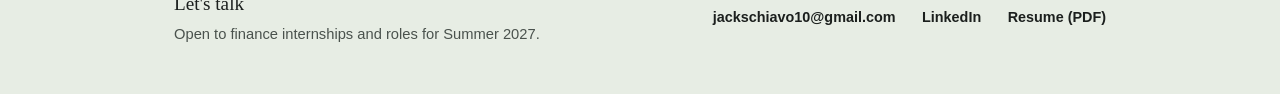
==== commit af14d8df: "Add Swing Option Pricing via QAE research study: card + standalone page Genuinely unexplored quantum" ====
--- a/index.html
+++ b/index.html
@@ -216,6 +216,31 @@
         </ul>
         <div class="project-links">
           <a href="ftr-quantum-research.html">Read the full study &rarr;</a>
+        </div>
+      </div>
+    </article>
+
+    <article class="project">
+      <div class="project-media" aria-hidden="true">
+        <div class="mark mark-swing">S</div>
+      </div>
+      <div class="project-body">
+        <p class="project-tag">Research study — quantum computing &amp; derivatives pricing</p>
+        <h3>Swing Option Pricing via Quantum Amplitude Estimation</h3>
+        <p class="project-desc">
+          Swing options add several coupled exercise dates and a shared volume constraint on top of
+          a vanilla option — a genuinely unexplored combination in the quantum computing literature
+          (confirmed by a real search, not assumed). Built a verified classical pricer, a quantum
+          circuit that reproduces it exactly, and measured whether Quantum Amplitude Estimation's
+          proven speedup survives the jump to a path-dependent, multi-decision payoff.
+        </p>
+        <ul class="project-facts">
+          <li>Found and fixed a real bug: a decision made before its own price was known, caught only because an independent classical method disagreed</li>
+          <li>Result: the quantum query-count speedup law survives (&epsilon;<sup>-1.11</sup> vs. classical &epsilon;<sup>-2.00</sup>), but this version's exact circuit costs too much per query to be practical yet</li>
+          <li>Quantum circuit verified against the classical exact price before any scaling claim was made</li>
+        </ul>
+        <div class="project-links">
+          <a href="swing-option-qae.html">Read the full study &rarr;</a>
         </div>
       </div>
     </article>
--- a/styles.css
+++ b/styles.css
@@ -164,6 +164,7 @@
 .mark-quantum { background: #5a3d6b; }
 .mark-optionqae { background: #a3572b; }
 .mark-ftr { background: #6b2f4a; }
+.mark-swing { background: #3d4f8a; }
 
 .project-tag {
   text-transform: uppercase;
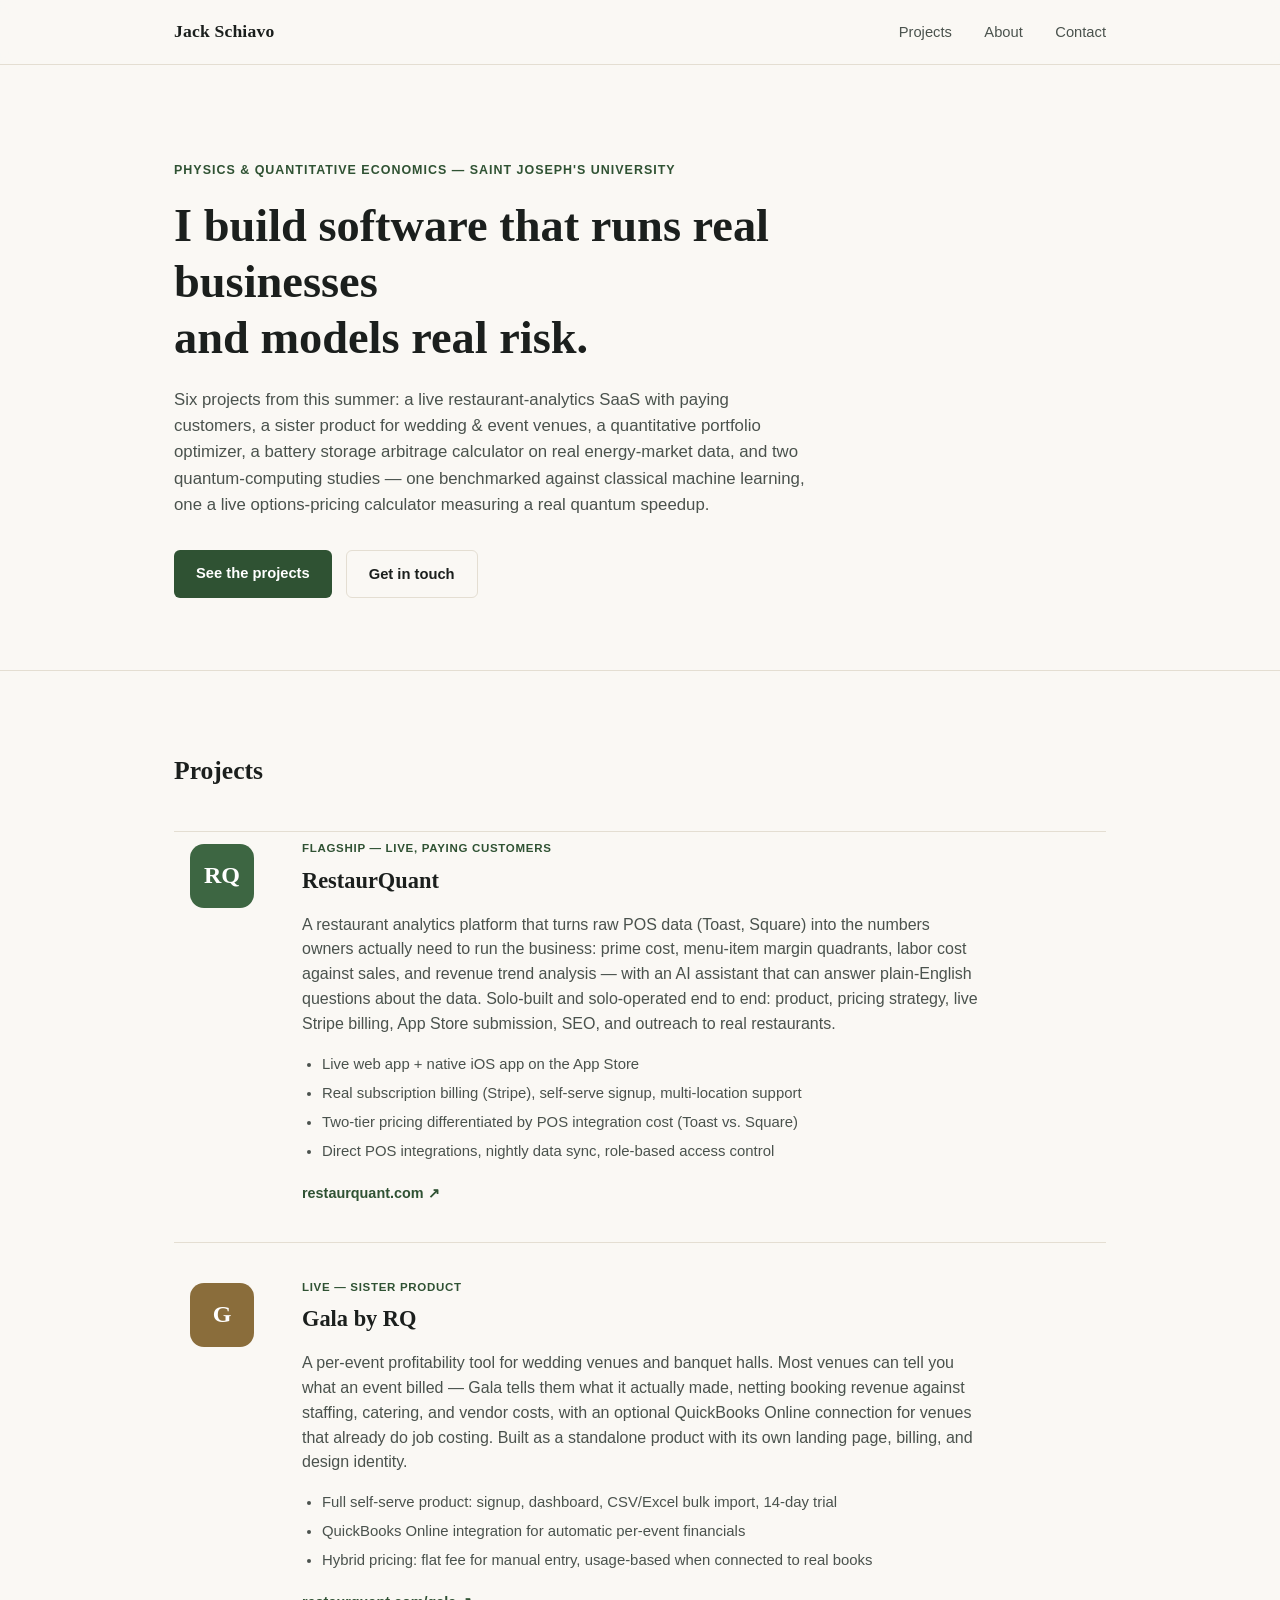
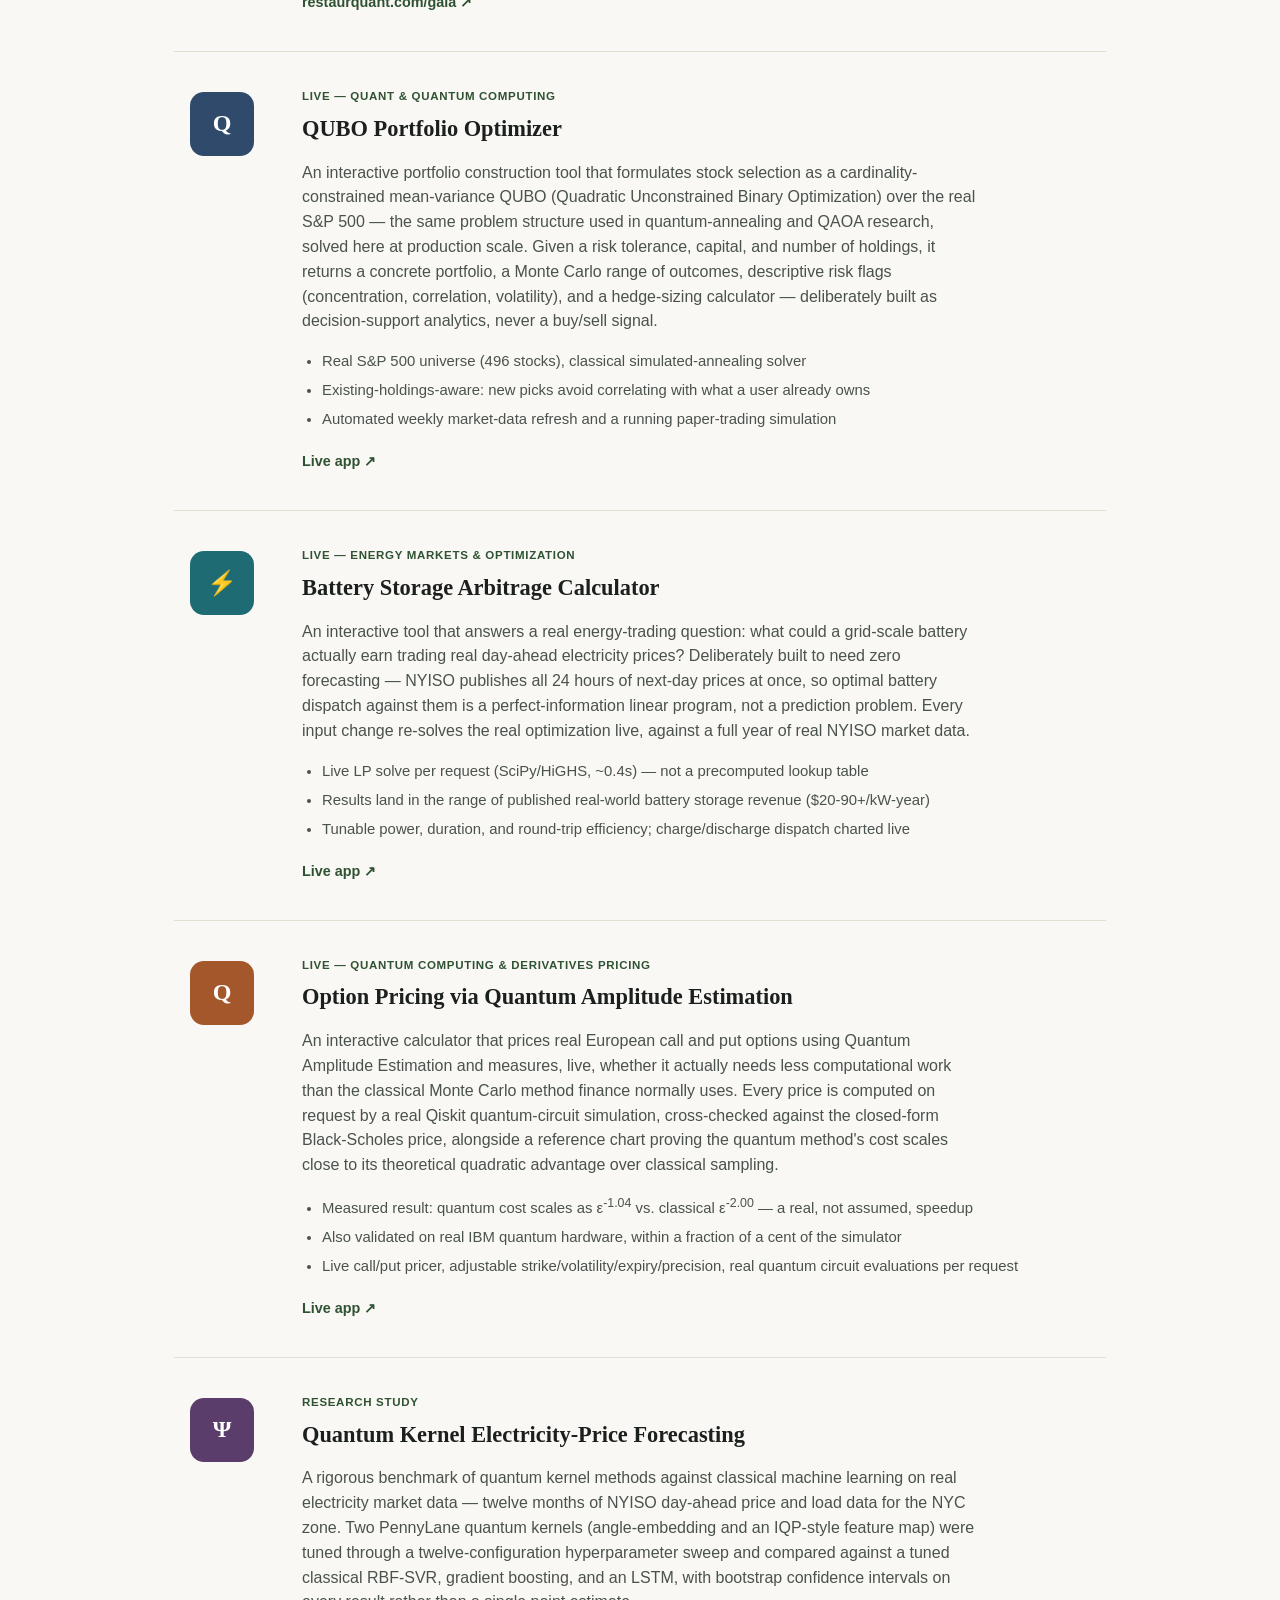
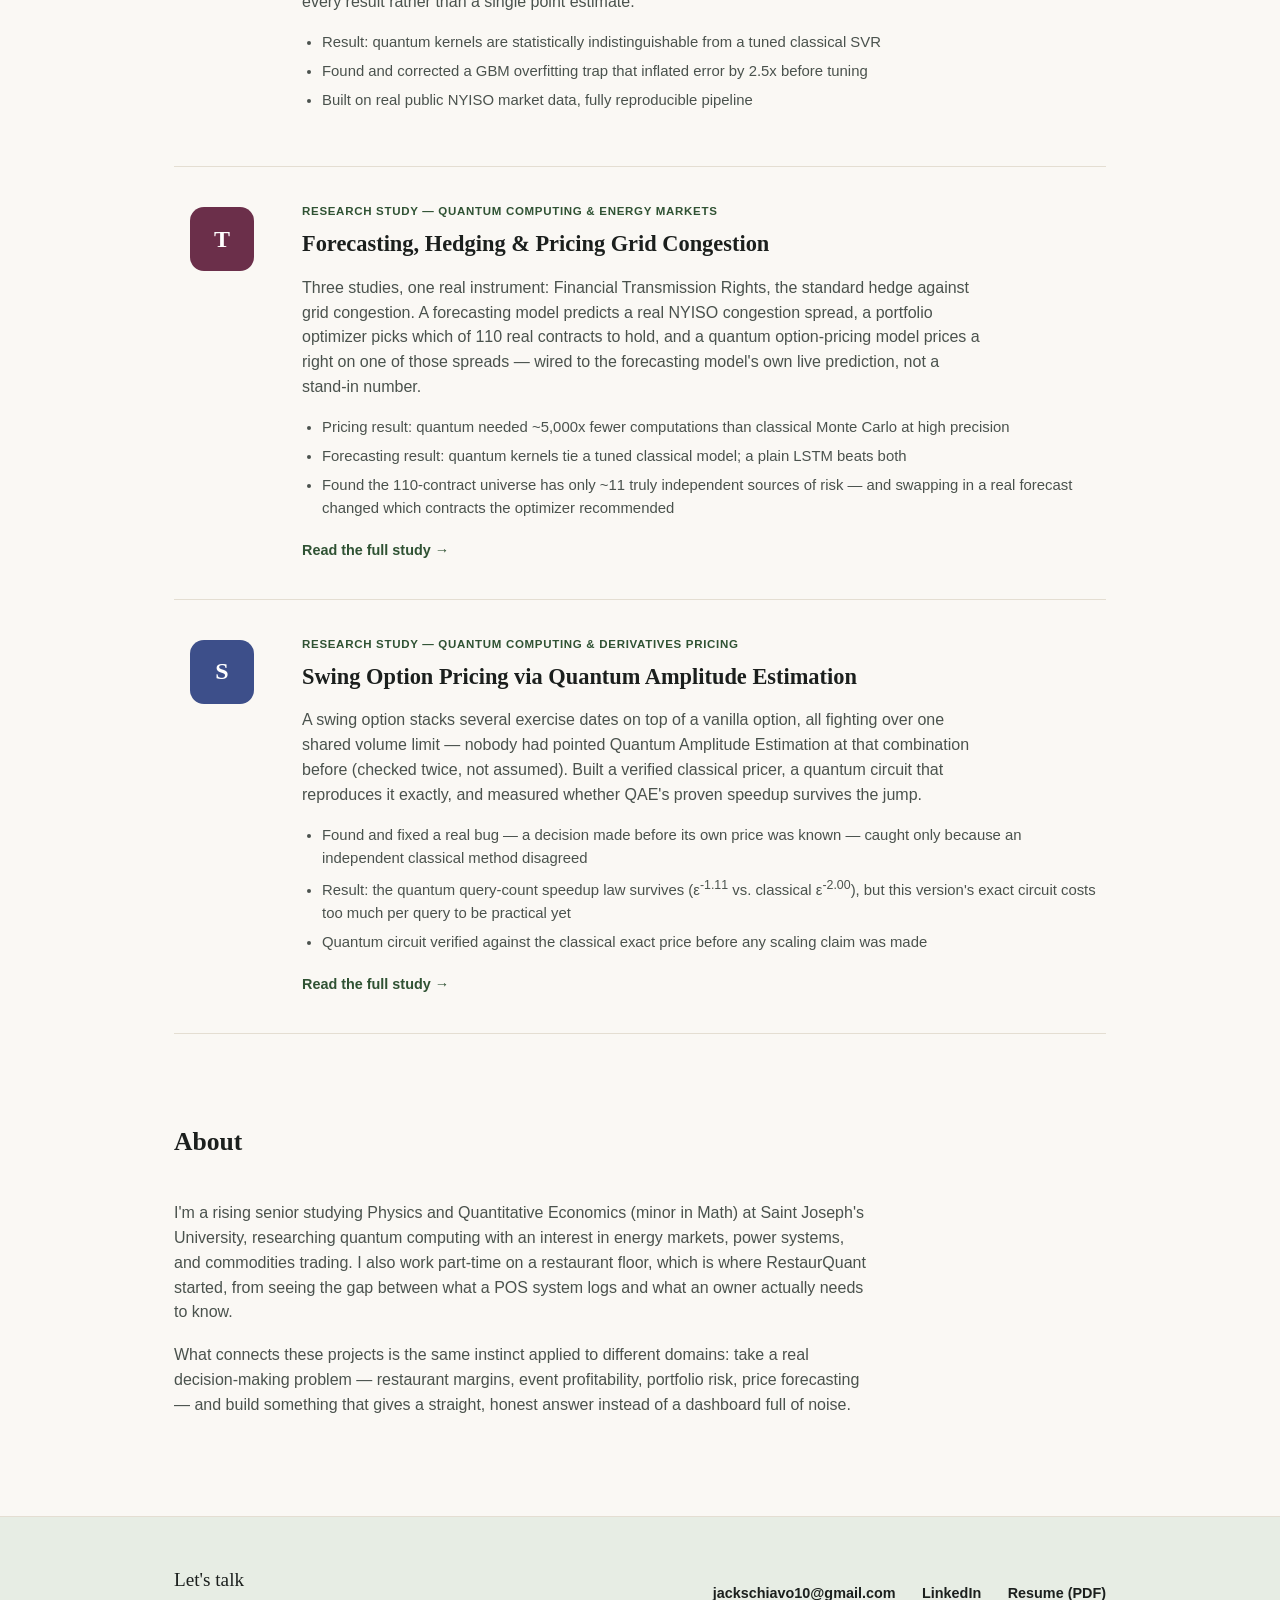
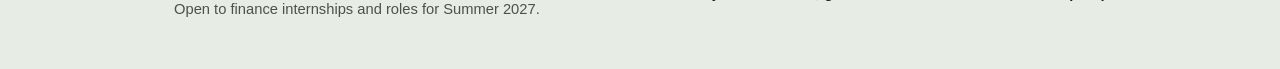
==== commit 97fea891: "Rewrite report copy in a more direct, personal voice Words only, no layout/structure changes -- shor" ====
--- a/index.html
+++ b/index.html
@@ -202,12 +202,11 @@
         <p class="project-tag">Research study — quantum computing &amp; energy markets</p>
         <h3>Forecasting, Hedging &amp; Pricing Grid Congestion</h3>
         <p class="project-desc">
-          A three-part study on Financial Transmission Rights — the standard hedge against grid
-          congestion — asking honestly where quantum computing actually helps. A forecasting model
-          predicts a real NYISO congestion spread, a portfolio optimizer picks which of 110 real
-          contracts to hold, and a quantum option-pricing model prices a right on one of those
-          spreads, wired to the forecasting model's own live prediction rather than a stand-in
-          statistic.
+          Three studies, one real instrument: Financial Transmission Rights, the standard hedge
+          against grid congestion. A forecasting model predicts a real NYISO congestion spread, a
+          portfolio optimizer picks which of 110 real contracts to hold, and a quantum
+          option-pricing model prices a right on one of those spreads — wired to the forecasting
+          model's own live prediction, not a stand-in number.
         </p>
         <ul class="project-facts">
           <li>Pricing result: quantum needed ~5,000x fewer computations than classical Monte Carlo at high precision</li>
@@ -228,14 +227,14 @@
         <p class="project-tag">Research study — quantum computing &amp; derivatives pricing</p>
         <h3>Swing Option Pricing via Quantum Amplitude Estimation</h3>
         <p class="project-desc">
-          Swing options add several coupled exercise dates and a shared volume constraint on top of
-          a vanilla option — a genuinely unexplored combination in the quantum computing literature
-          (confirmed by a real search, not assumed). Built a verified classical pricer, a quantum
-          circuit that reproduces it exactly, and measured whether Quantum Amplitude Estimation's
-          proven speedup survives the jump to a path-dependent, multi-decision payoff.
-        </p>
-        <ul class="project-facts">
-          <li>Found and fixed a real bug: a decision made before its own price was known, caught only because an independent classical method disagreed</li>
+          A swing option stacks several exercise dates on top of a vanilla option, all fighting over
+          one shared volume limit — nobody had pointed Quantum Amplitude Estimation at that
+          combination before (checked twice, not assumed). Built a verified classical pricer, a
+          quantum circuit that reproduces it exactly, and measured whether QAE's proven speedup
+          survives the jump.
+        </p>
+        <ul class="project-facts">
+          <li>Found and fixed a real bug — a decision made before its own price was known — caught only because an independent classical method disagreed</li>
           <li>Result: the quantum query-count speedup law survives (&epsilon;<sup>-1.11</sup> vs. classical &epsilon;<sup>-2.00</sup>), but this version's exact circuit costs too much per query to be practical yet</li>
           <li>Quantum circuit verified against the classical exact price before any scaling claim was made</li>
         </ul>
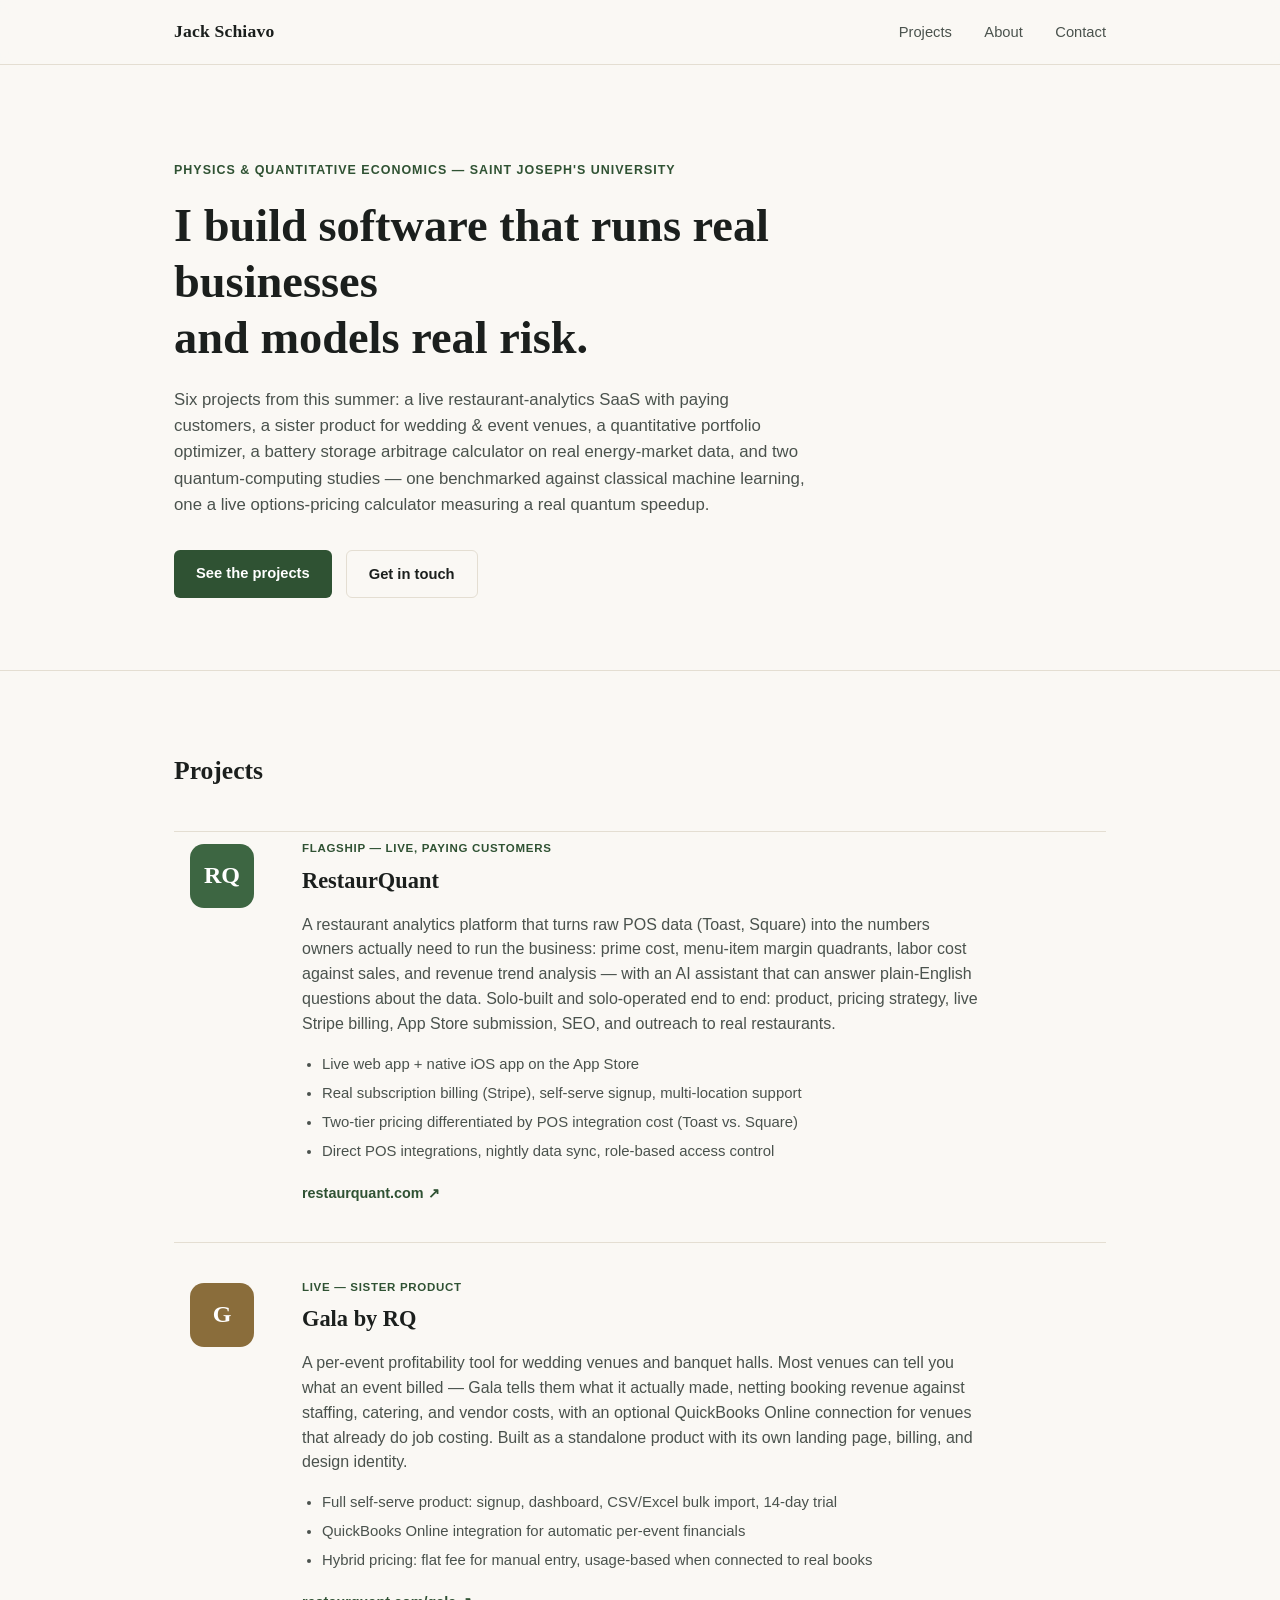
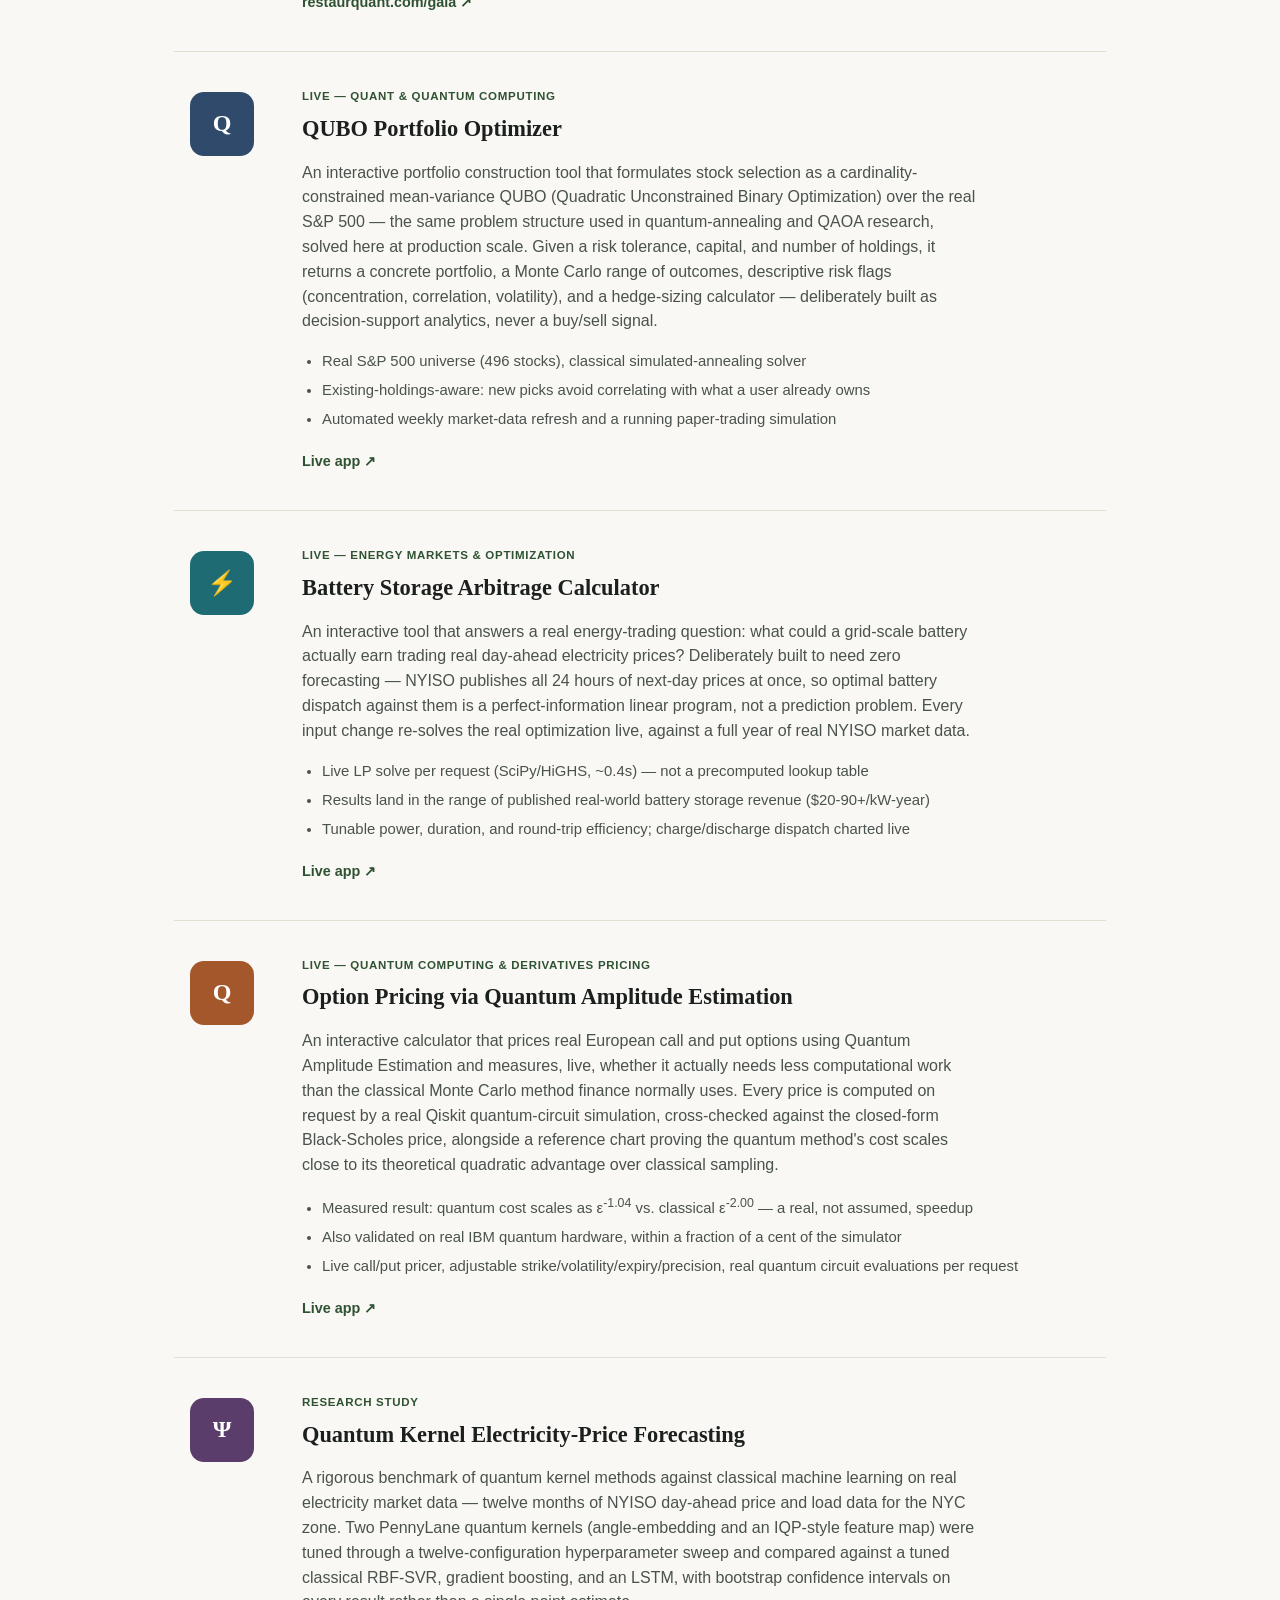
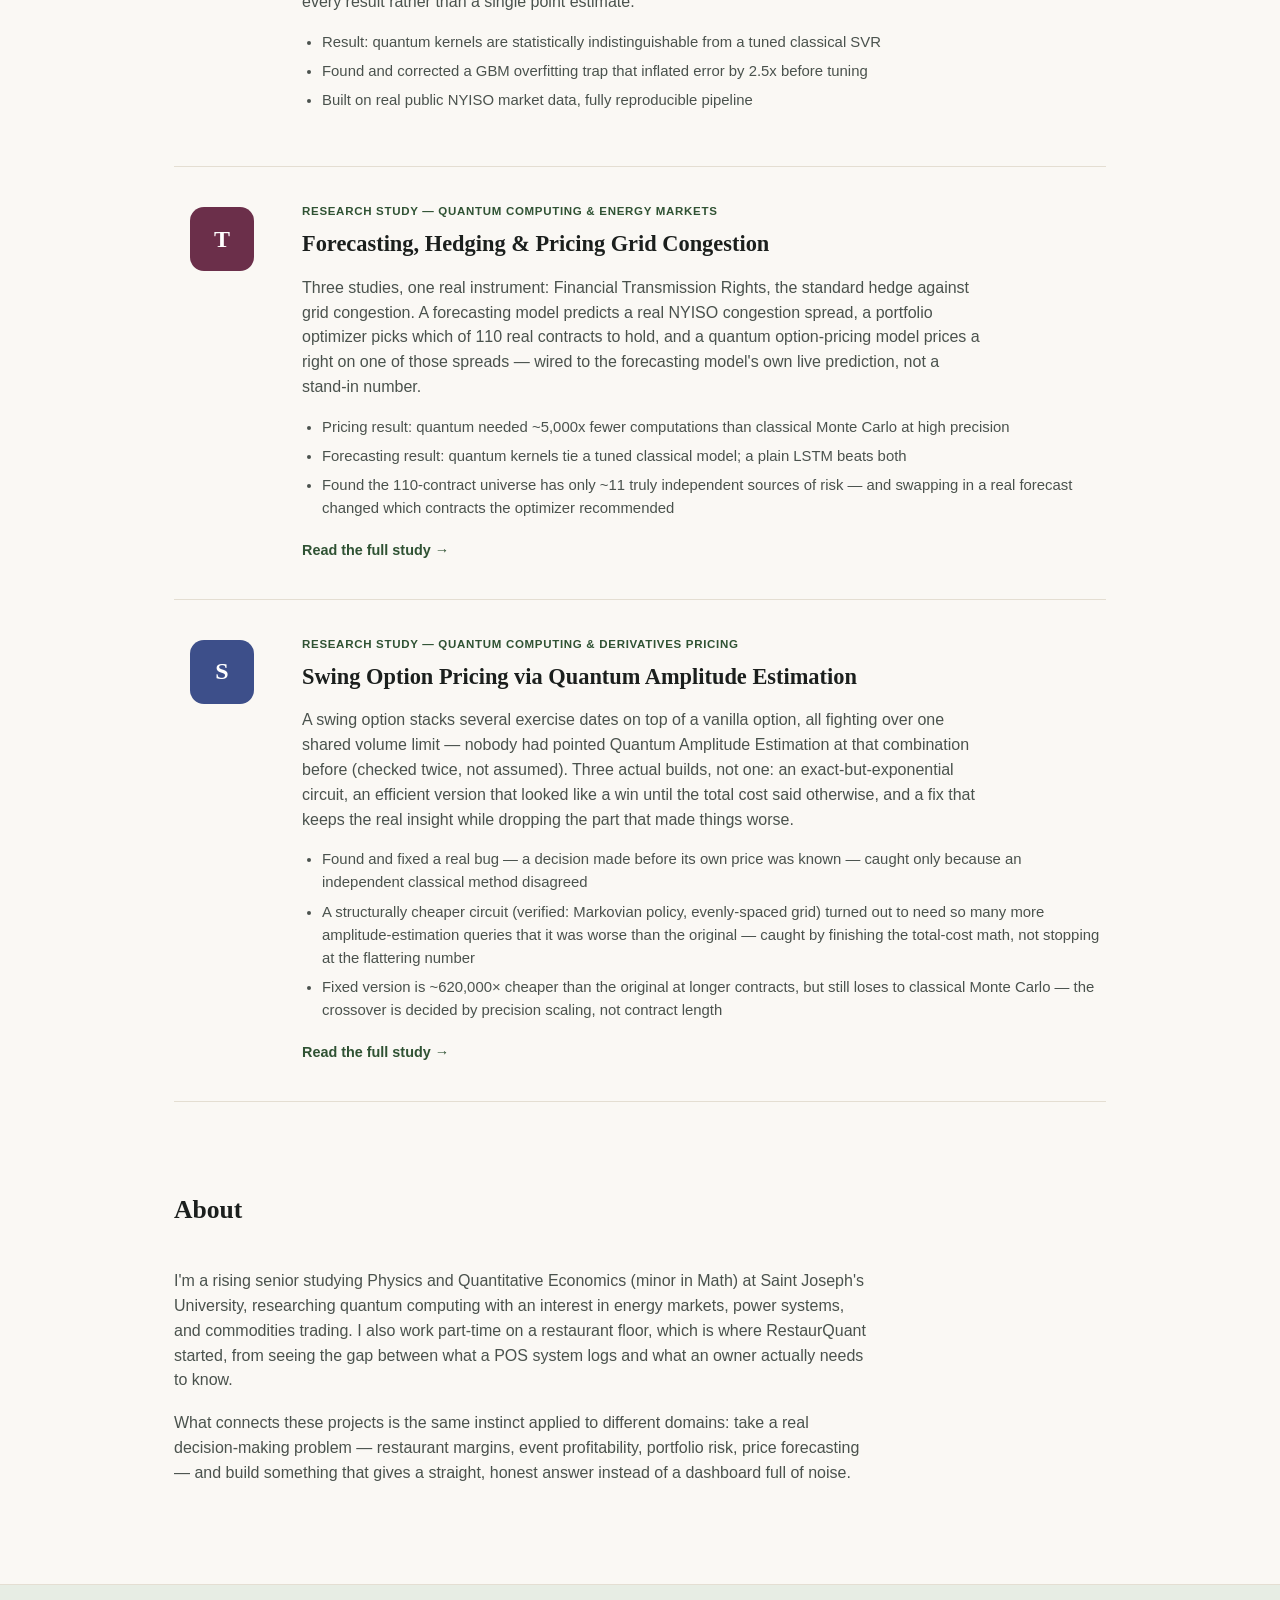
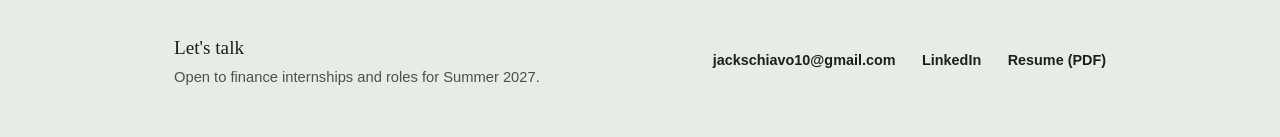
==== commit 2c34272c: "Complete swing option study: v2 (efficient but wrong) and v3 (fixed) v1 was exact but exponential in" ====
--- a/index.html
+++ b/index.html
@@ -229,14 +229,15 @@
         <p class="project-desc">
           A swing option stacks several exercise dates on top of a vanilla option, all fighting over
           one shared volume limit — nobody had pointed Quantum Amplitude Estimation at that
-          combination before (checked twice, not assumed). Built a verified classical pricer, a
-          quantum circuit that reproduces it exactly, and measured whether QAE's proven speedup
-          survives the jump.
+          combination before (checked twice, not assumed). Three actual builds, not one: an
+          exact-but-exponential circuit, an efficient version that looked like a win until the total
+          cost said otherwise, and a fix that keeps the real insight while dropping the part that
+          made things worse.
         </p>
         <ul class="project-facts">
           <li>Found and fixed a real bug — a decision made before its own price was known — caught only because an independent classical method disagreed</li>
-          <li>Result: the quantum query-count speedup law survives (&epsilon;<sup>-1.11</sup> vs. classical &epsilon;<sup>-2.00</sup>), but this version's exact circuit costs too much per query to be practical yet</li>
-          <li>Quantum circuit verified against the classical exact price before any scaling claim was made</li>
+          <li>A structurally cheaper circuit (verified: Markovian policy, evenly-spaced grid) turned out to need so many more amplitude-estimation queries that it was worse than the original — caught by finishing the total-cost math, not stopping at the flattering number</li>
+          <li>Fixed version is ~620,000&times; cheaper than the original at longer contracts, but still loses to classical Monte Carlo — the crossover is decided by precision scaling, not contract length</li>
         </ul>
         <div class="project-links">
           <a href="swing-option-qae.html">Read the full study &rarr;</a>
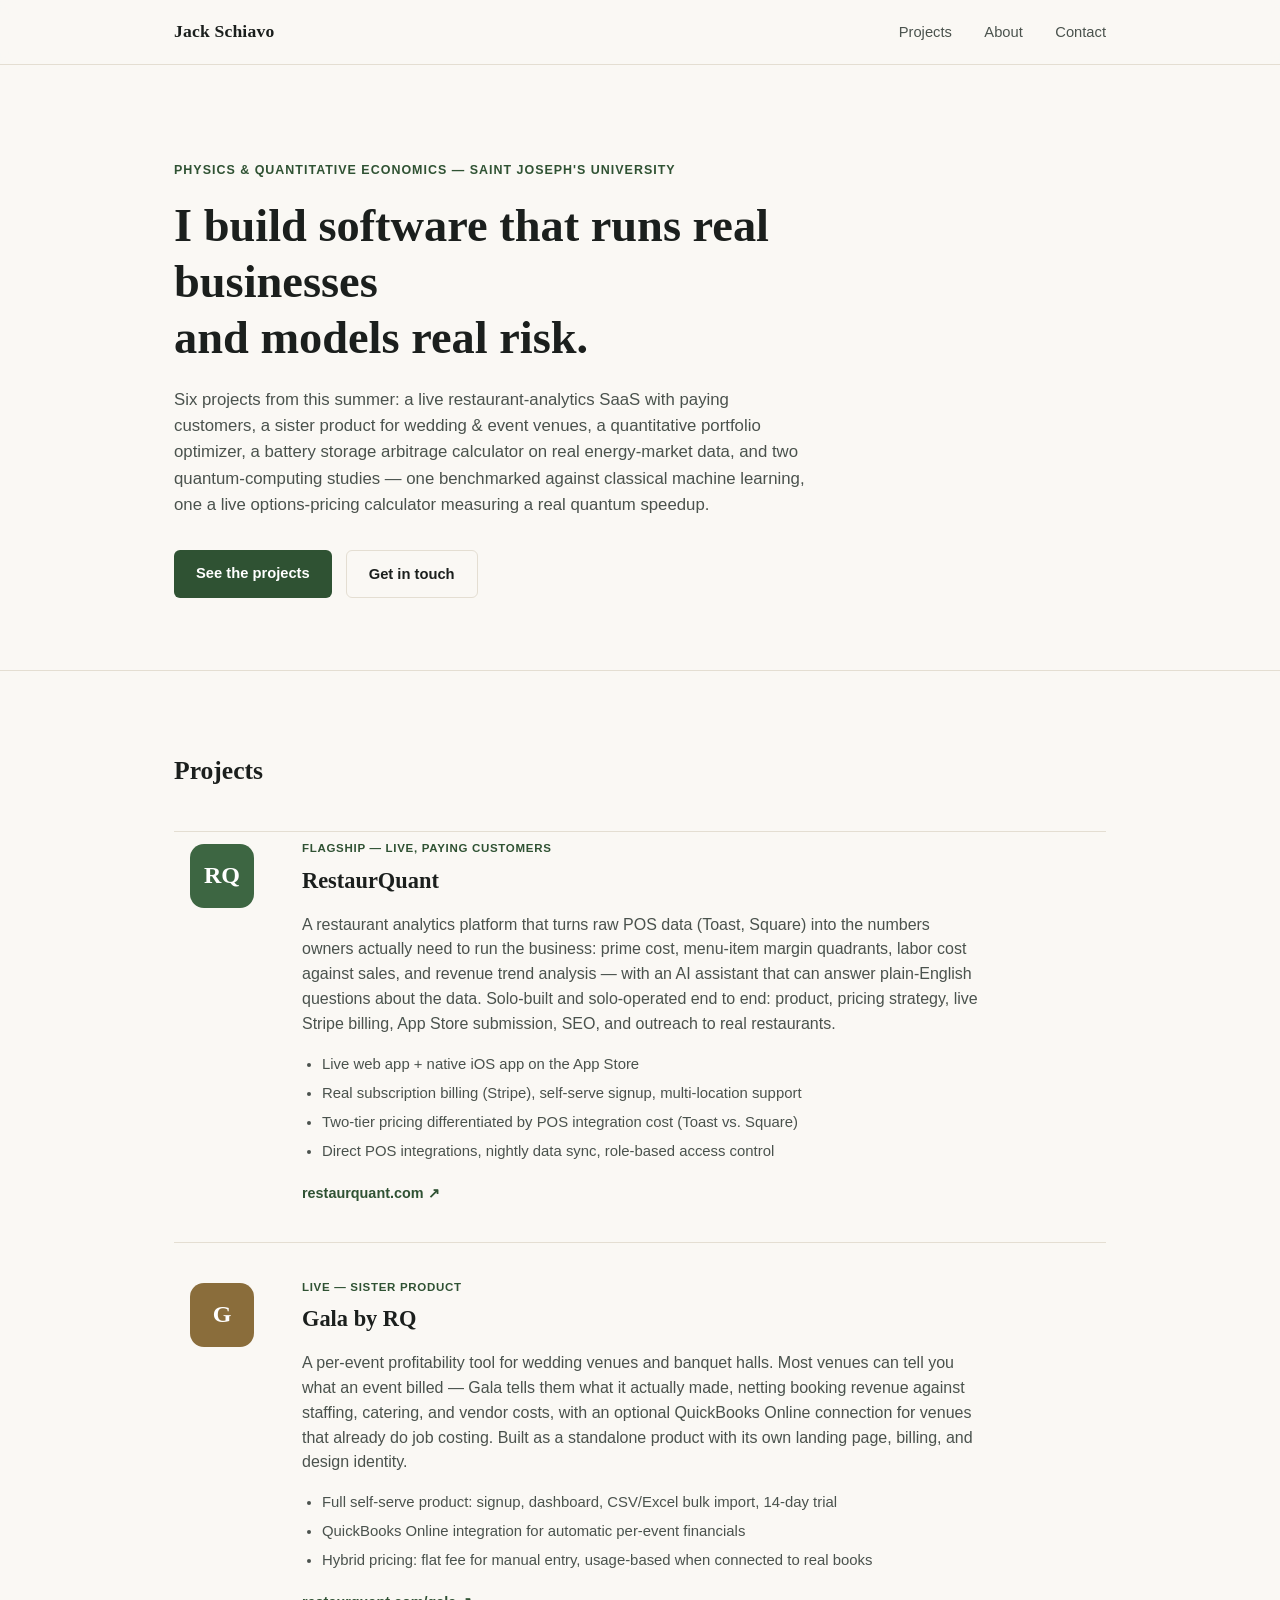
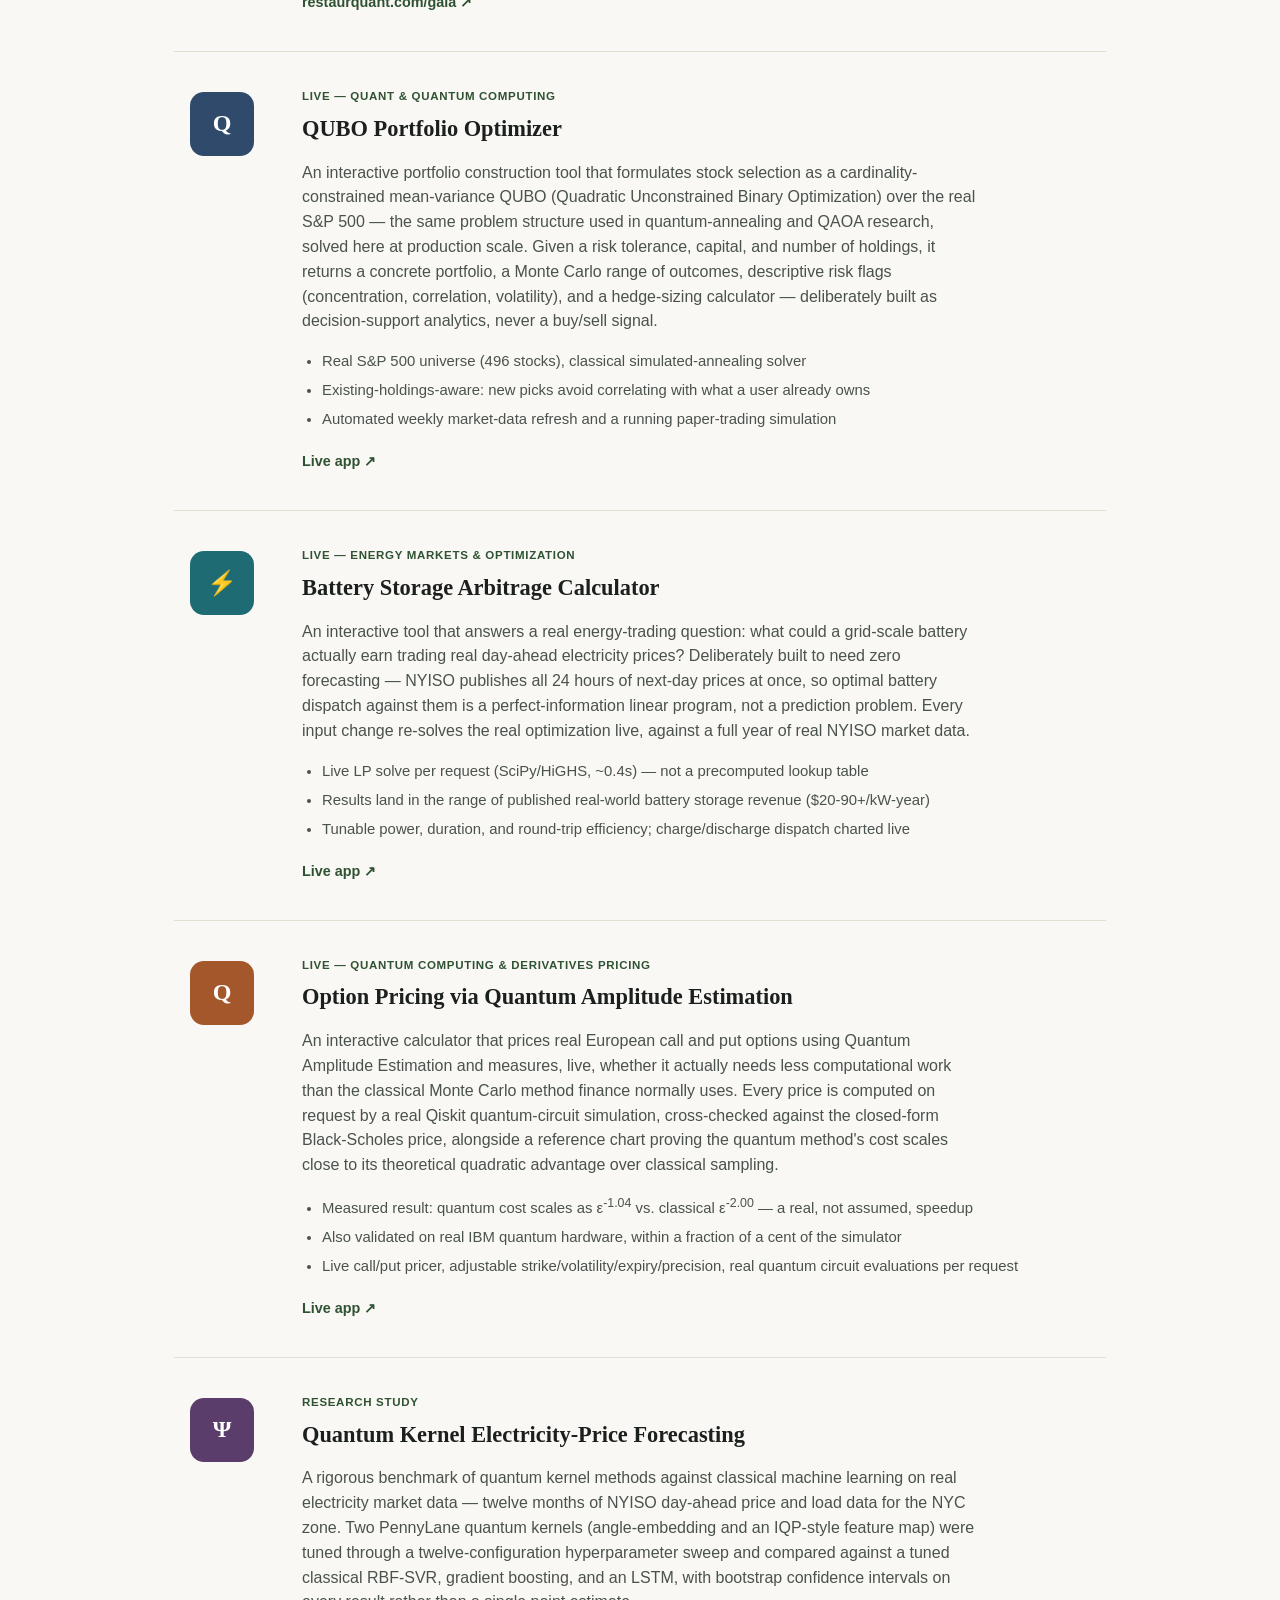
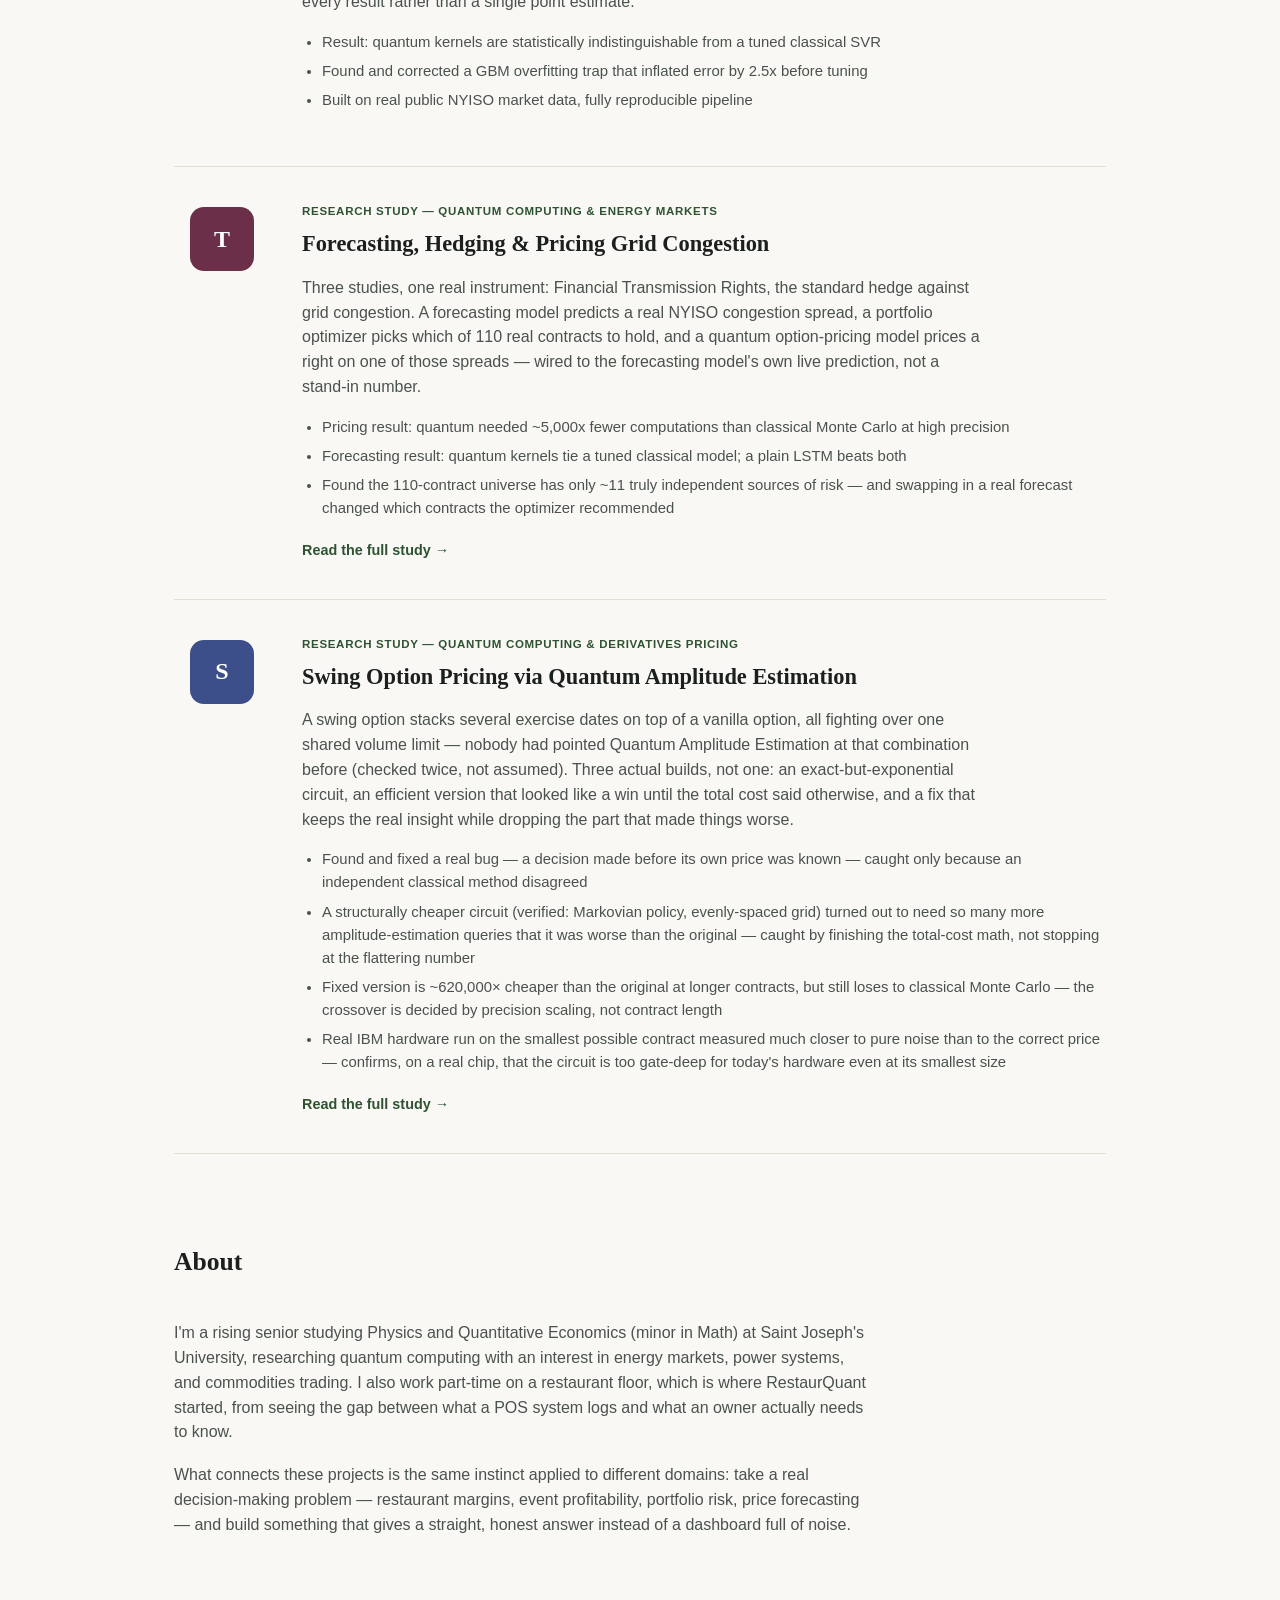
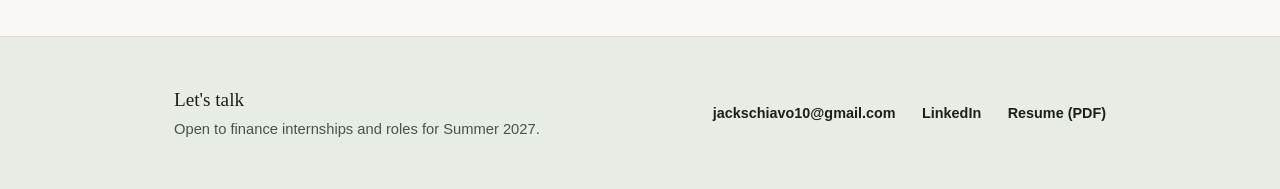
==== commit d5e6b083: "Add real IBM hardware validation to swing option QAE writeup N=1 circuit measured near-pure-noise on" ====
--- a/index.html
+++ b/index.html
@@ -238,6 +238,7 @@
           <li>Found and fixed a real bug — a decision made before its own price was known — caught only because an independent classical method disagreed</li>
           <li>A structurally cheaper circuit (verified: Markovian policy, evenly-spaced grid) turned out to need so many more amplitude-estimation queries that it was worse than the original — caught by finishing the total-cost math, not stopping at the flattering number</li>
           <li>Fixed version is ~620,000&times; cheaper than the original at longer contracts, but still loses to classical Monte Carlo — the crossover is decided by precision scaling, not contract length</li>
+          <li>Real IBM hardware run on the smallest possible contract measured much closer to pure noise than to the correct price — confirms, on a real chip, that the circuit is too gate-deep for today's hardware even at its smallest size</li>
         </ul>
         <div class="project-links">
           <a href="swing-option-qae.html">Read the full study &rarr;</a>
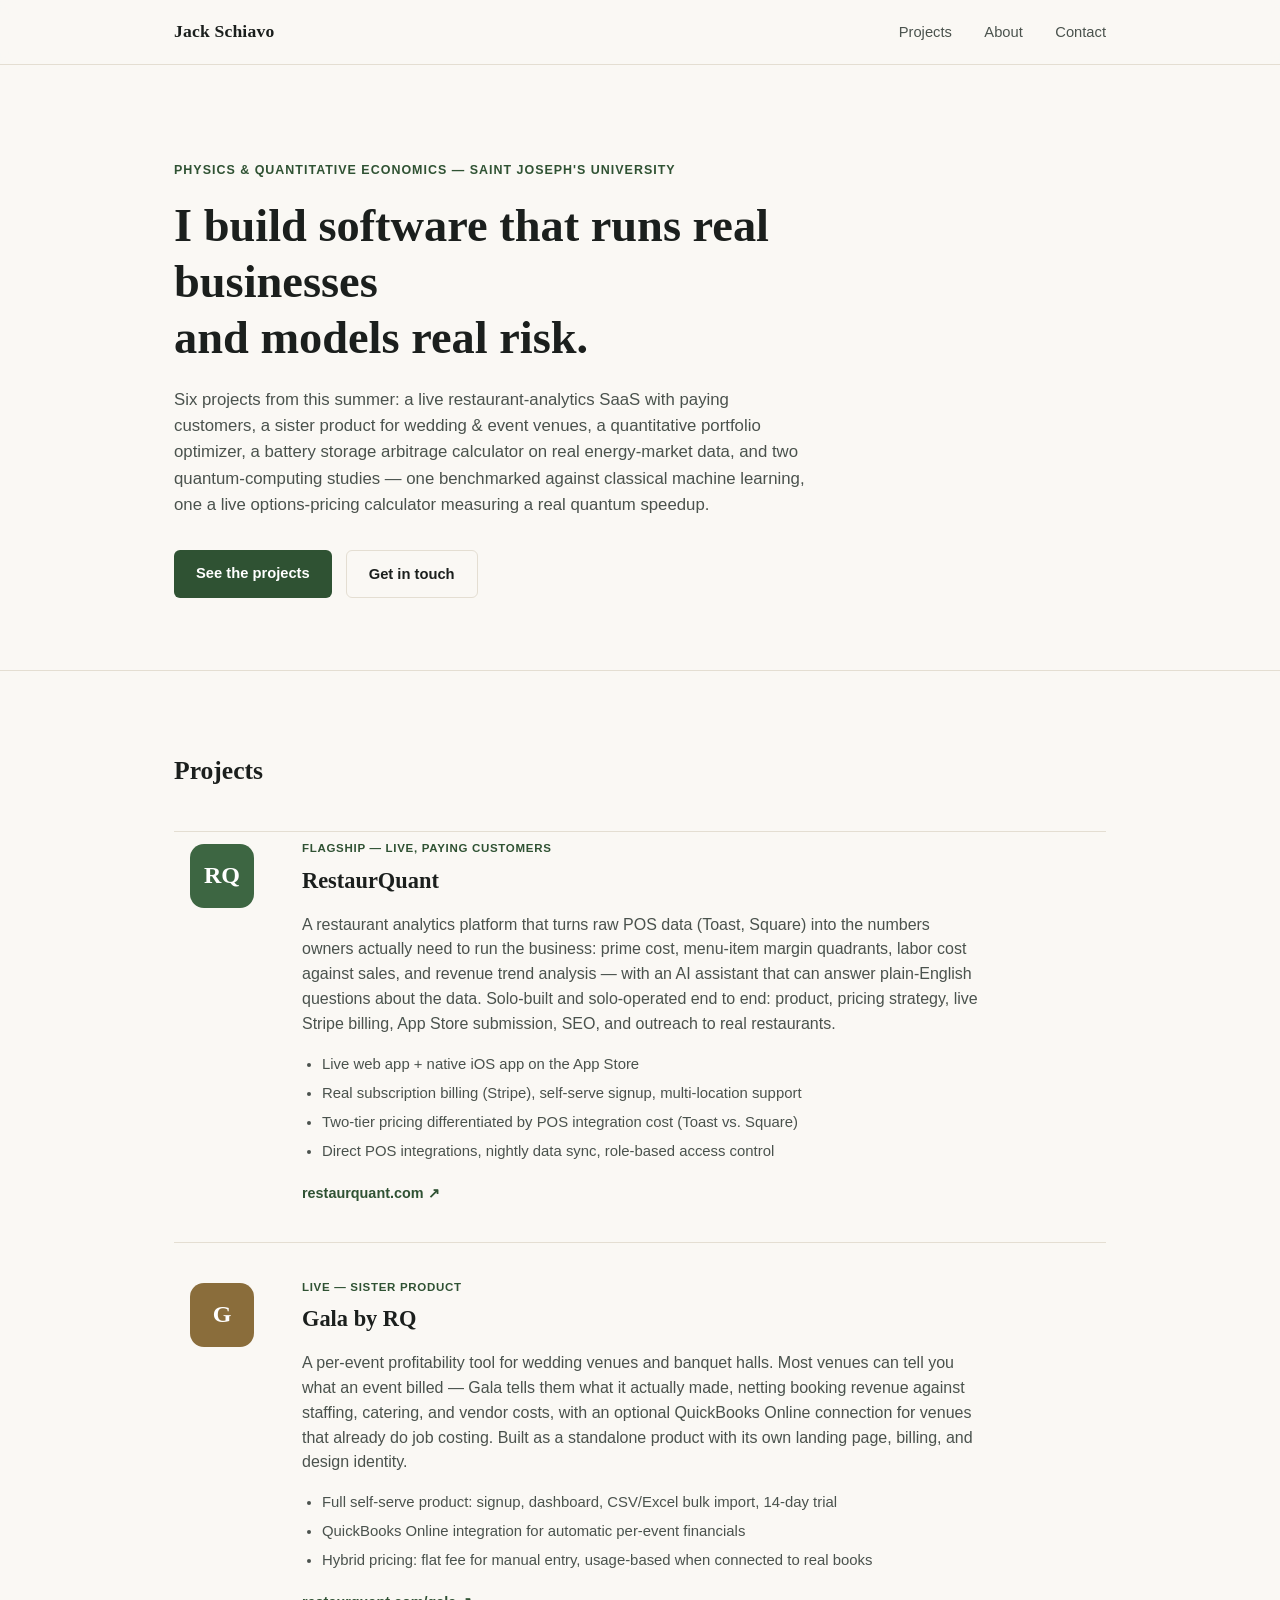
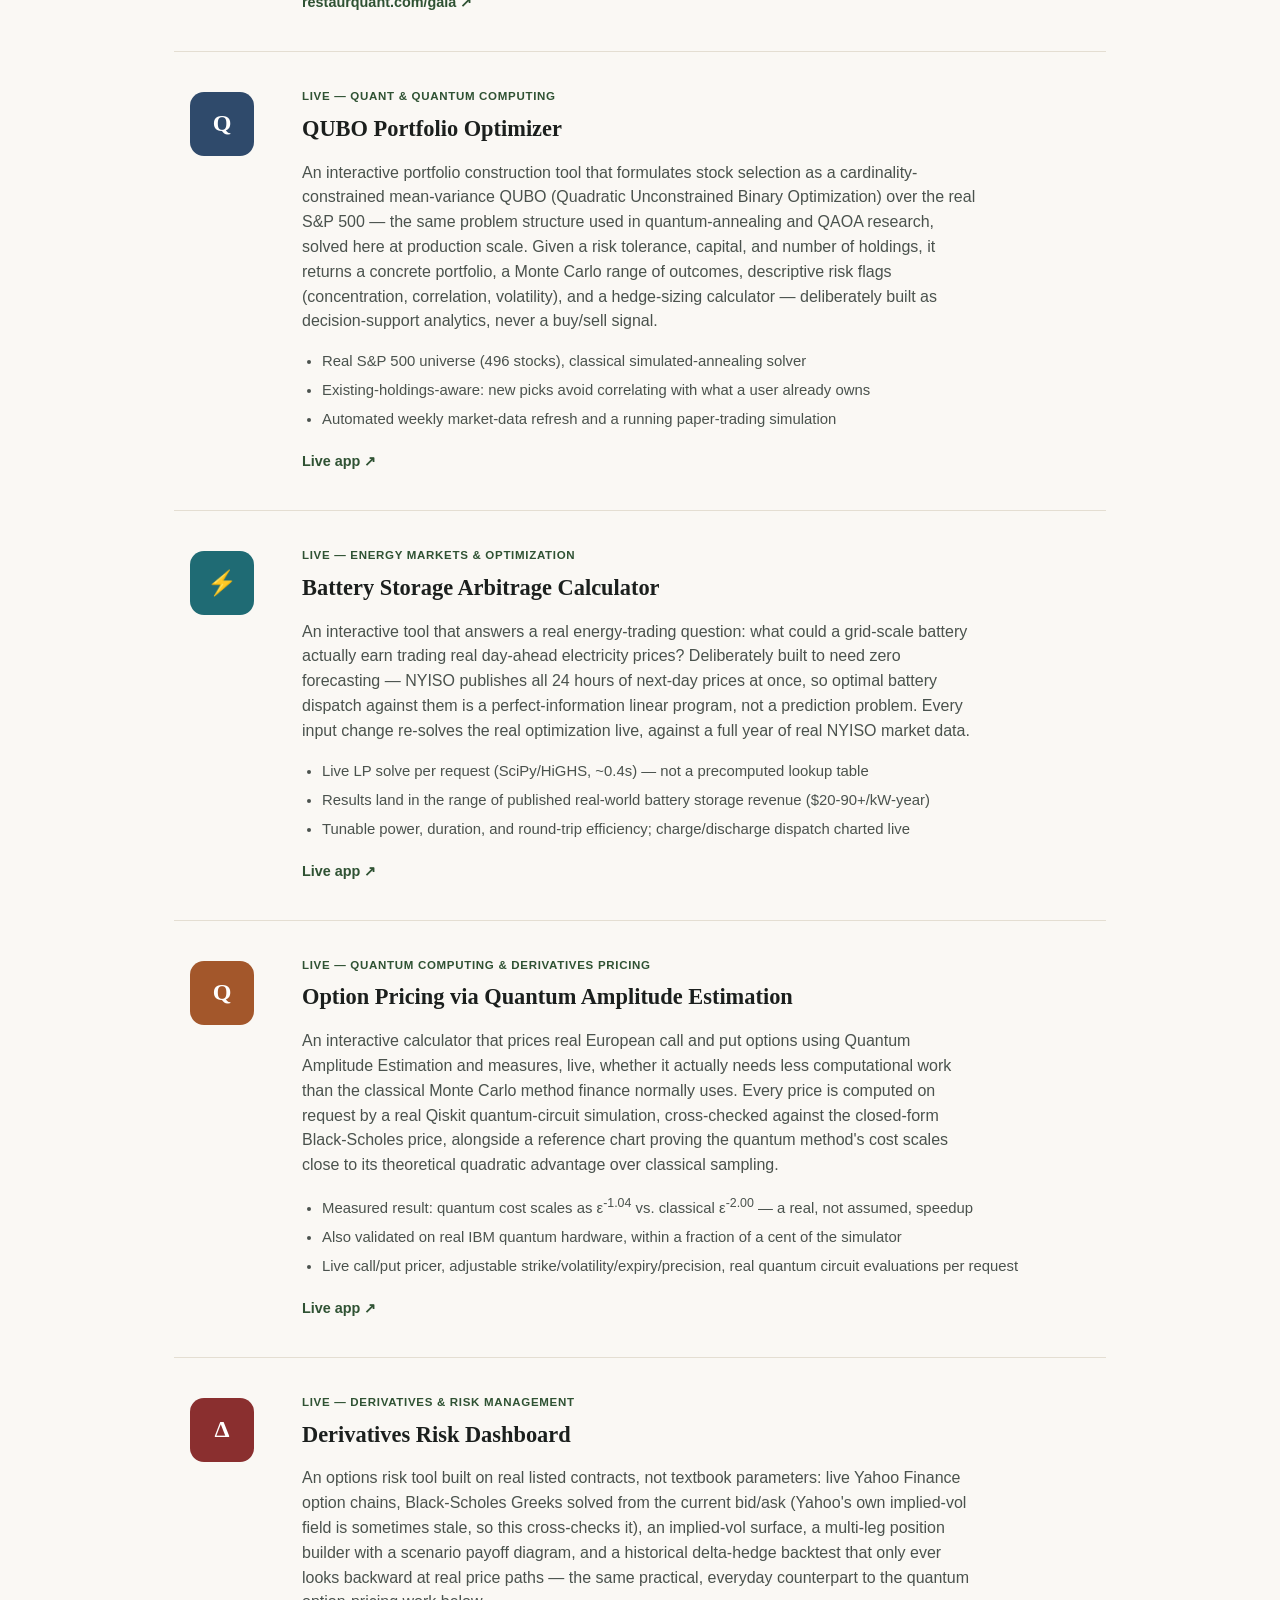
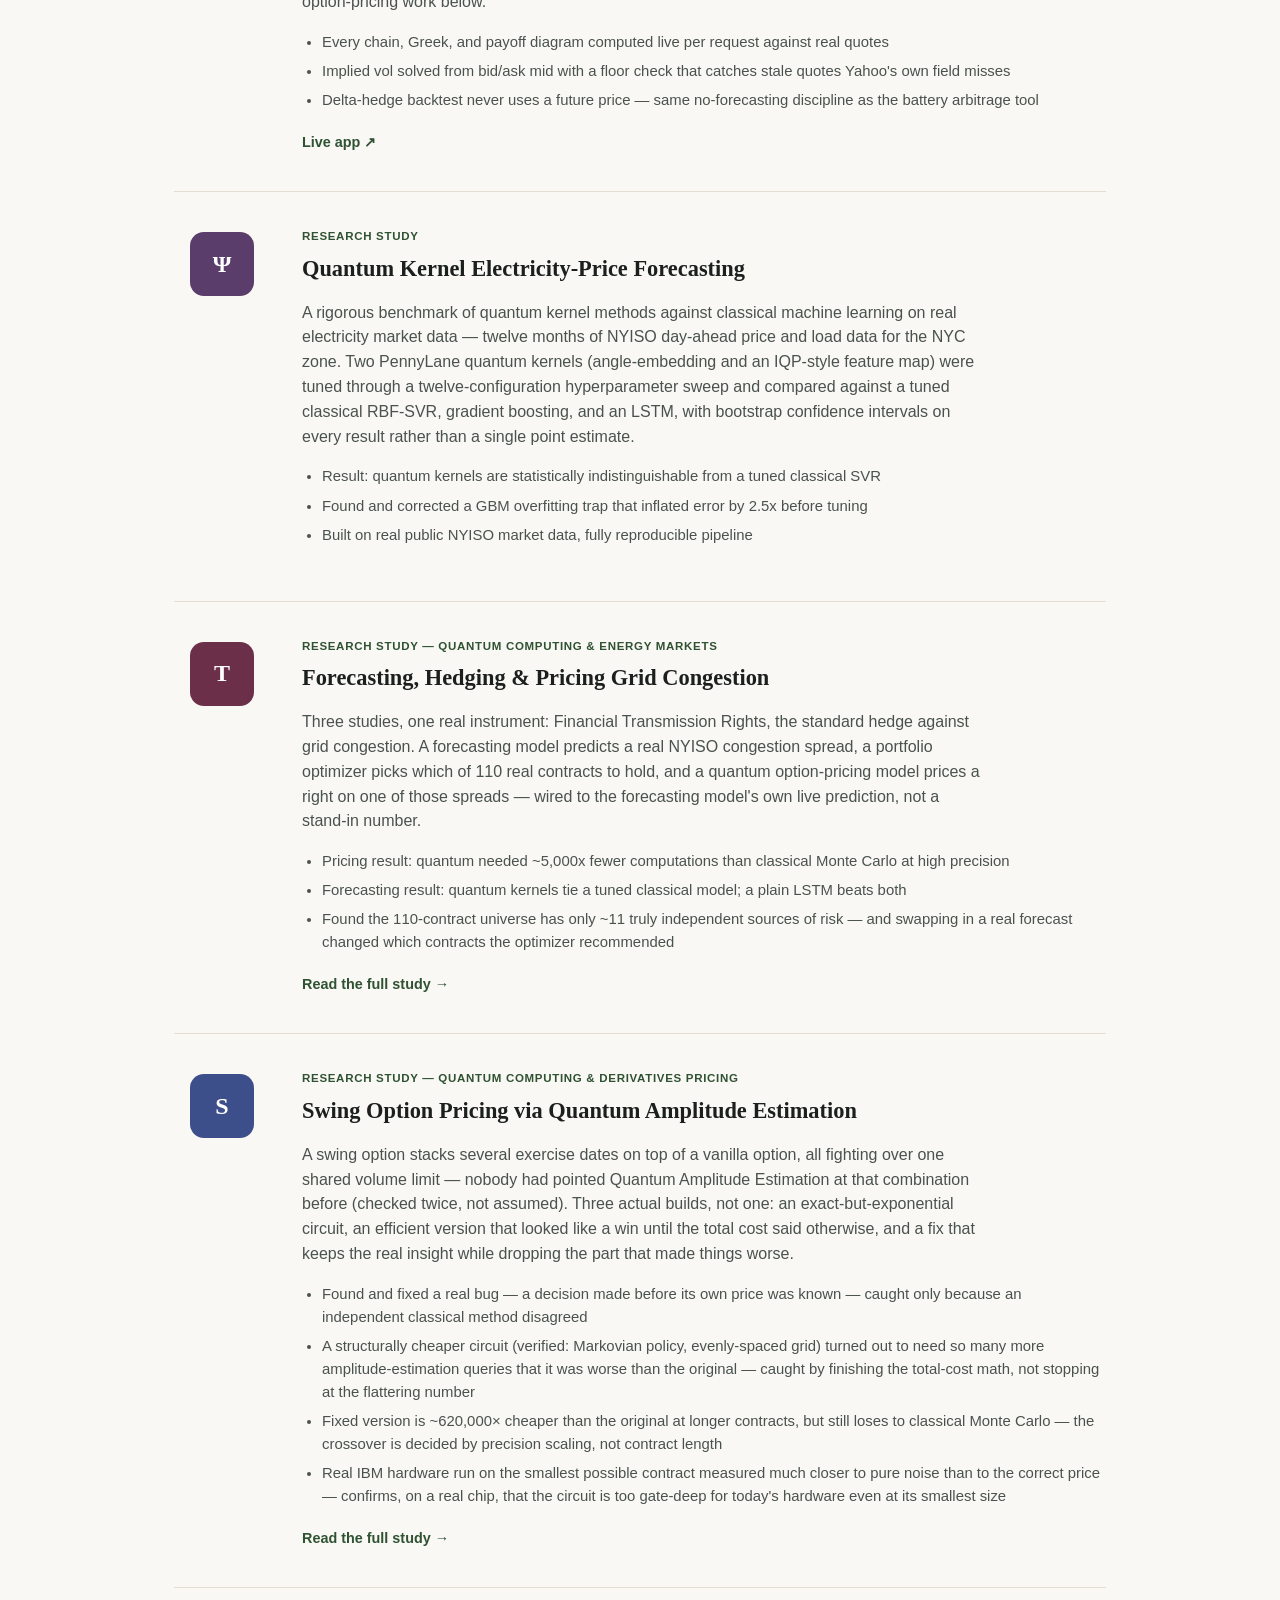
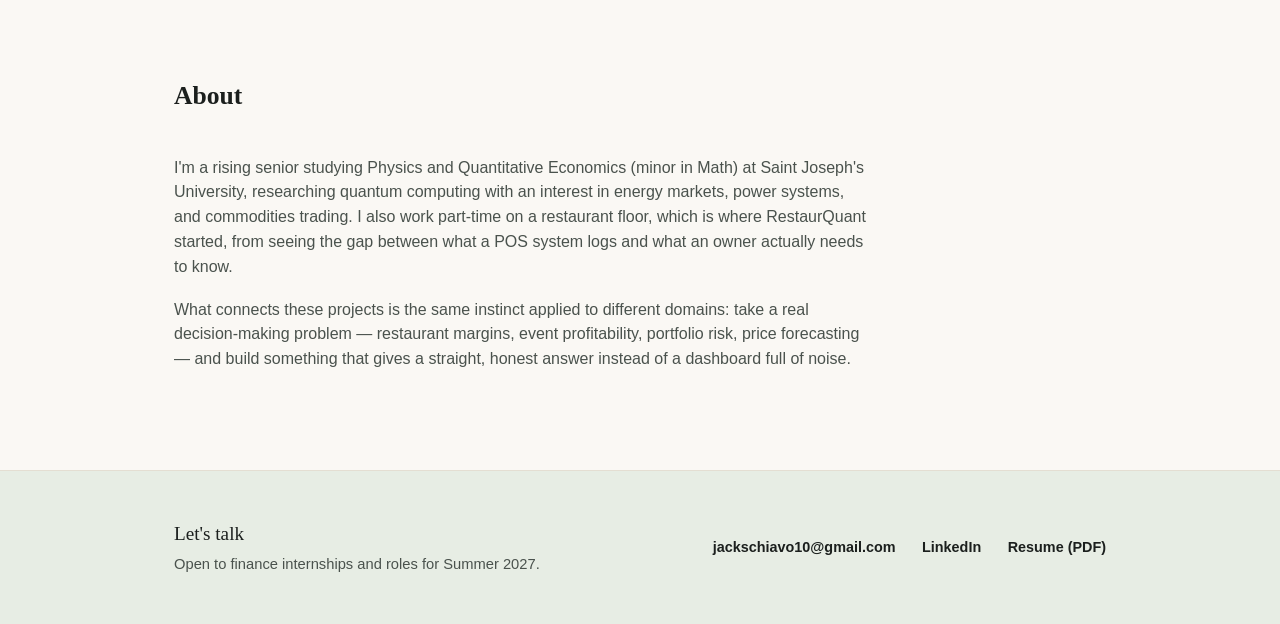
==== commit 09d4a5b1: "Add Derivatives Risk Dashboard project card Third live interactive tool (real option chains, Black-S" ====
--- a/index.html
+++ b/index.html
@@ -167,6 +167,32 @@
         </ul>
         <div class="project-links">
           <a href="https://option-pricing-qae-production.up.railway.app" target="_blank" rel="noopener">Live app ↗</a>
+        </div>
+      </div>
+    </article>
+
+    <article class="project">
+      <div class="project-media" aria-hidden="true">
+        <div class="mark mark-derivrisk">Δ</div>
+      </div>
+      <div class="project-body">
+        <p class="project-tag">Live — derivatives &amp; risk management</p>
+        <h3>Derivatives Risk Dashboard</h3>
+        <p class="project-desc">
+          An options risk tool built on real listed contracts, not textbook parameters: live
+          Yahoo Finance option chains, Black-Scholes Greeks solved from the current bid/ask
+          (Yahoo's own implied-vol field is sometimes stale, so this cross-checks it), an
+          implied-vol surface, a multi-leg position builder with a scenario payoff diagram, and a
+          historical delta-hedge backtest that only ever looks backward at real price paths — the
+          same practical, everyday counterpart to the quantum option-pricing work below.
+        </p>
+        <ul class="project-facts">
+          <li>Every chain, Greek, and payoff diagram computed live per request against real quotes</li>
+          <li>Implied vol solved from bid/ask mid with a floor check that catches stale quotes Yahoo's own field misses</li>
+          <li>Delta-hedge backtest never uses a future price — same no-forecasting discipline as the battery arbitrage tool</li>
+        </ul>
+        <div class="project-links">
+          <a href="https://derivatives-risk-dashboard-production.up.railway.app" target="_blank" rel="noopener">Live app ↗</a>
         </div>
       </div>
     </article>
--- a/styles.css
+++ b/styles.css
@@ -165,6 +165,7 @@
 .mark-optionqae { background: #a3572b; }
 .mark-ftr { background: #6b2f4a; }
 .mark-swing { background: #3d4f8a; }
+.mark-derivrisk { background: #8a2f2f; }
 
 .project-tag {
   text-transform: uppercase;
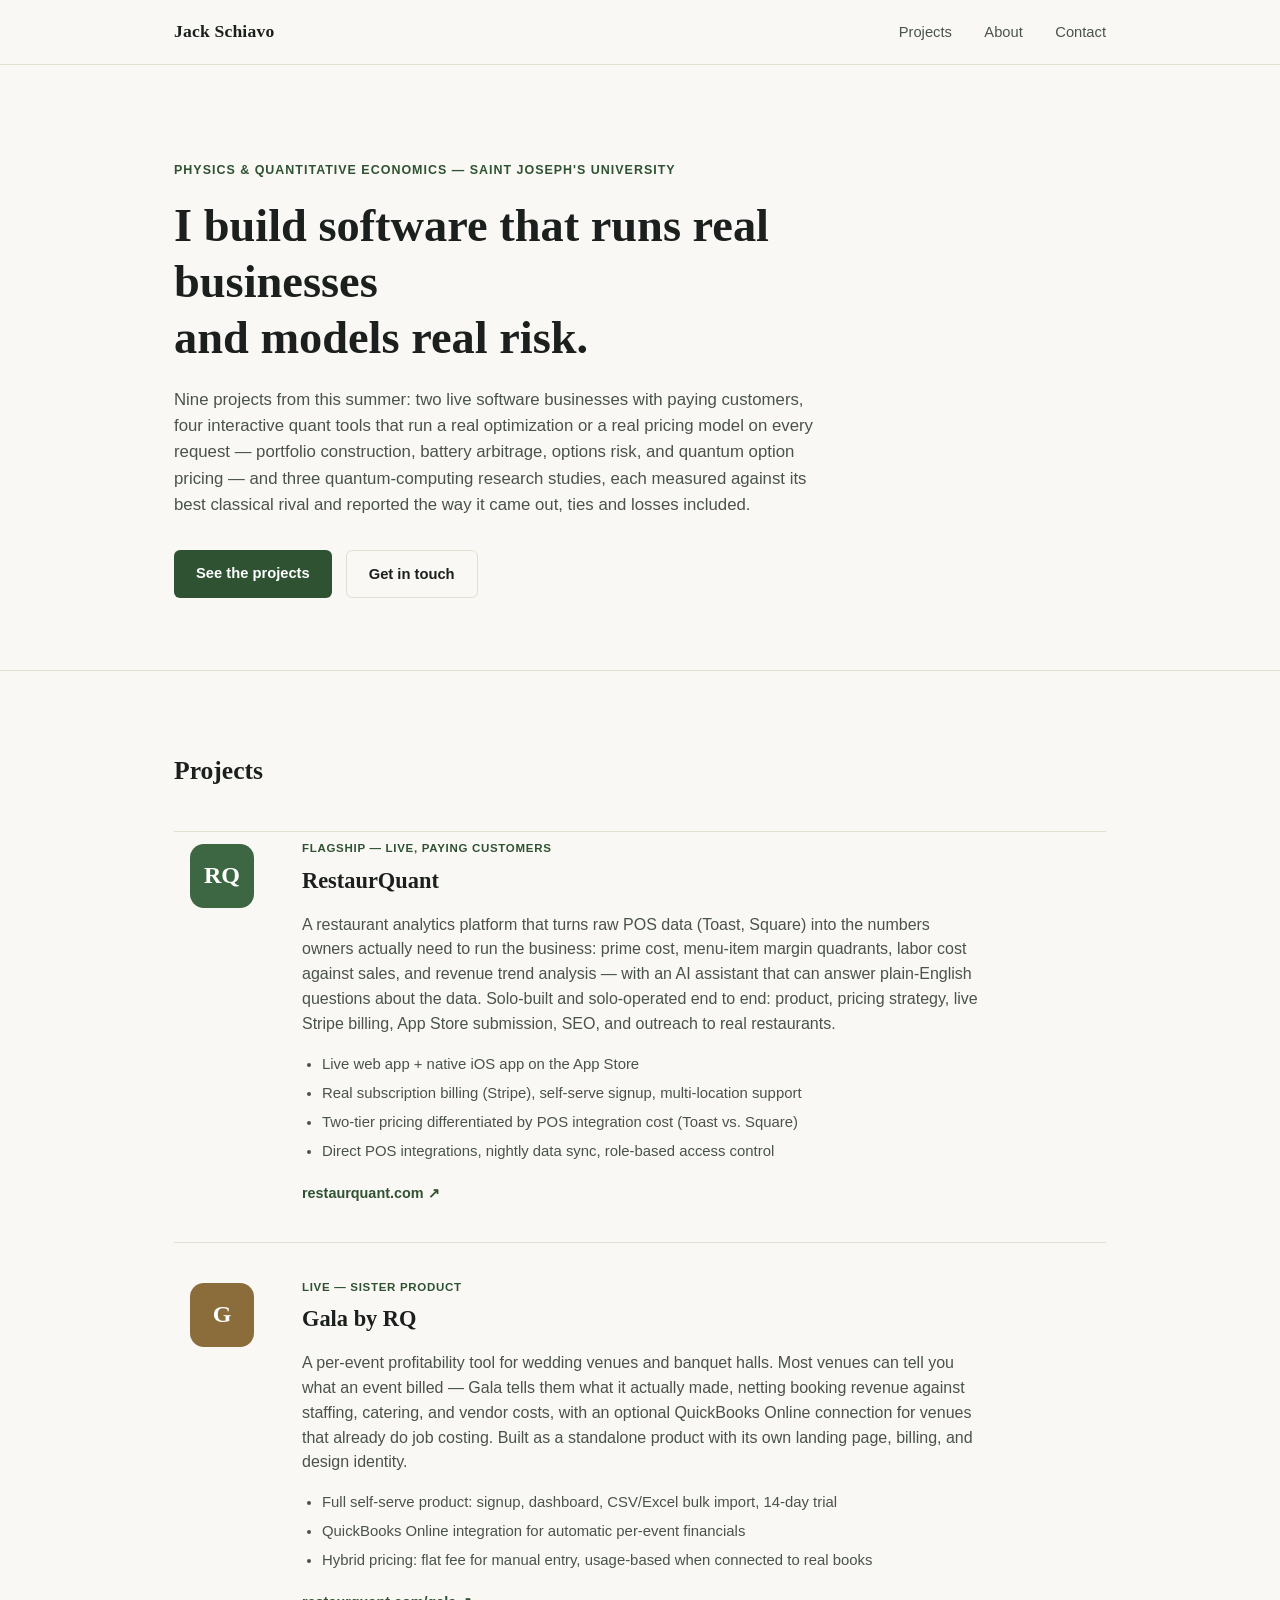
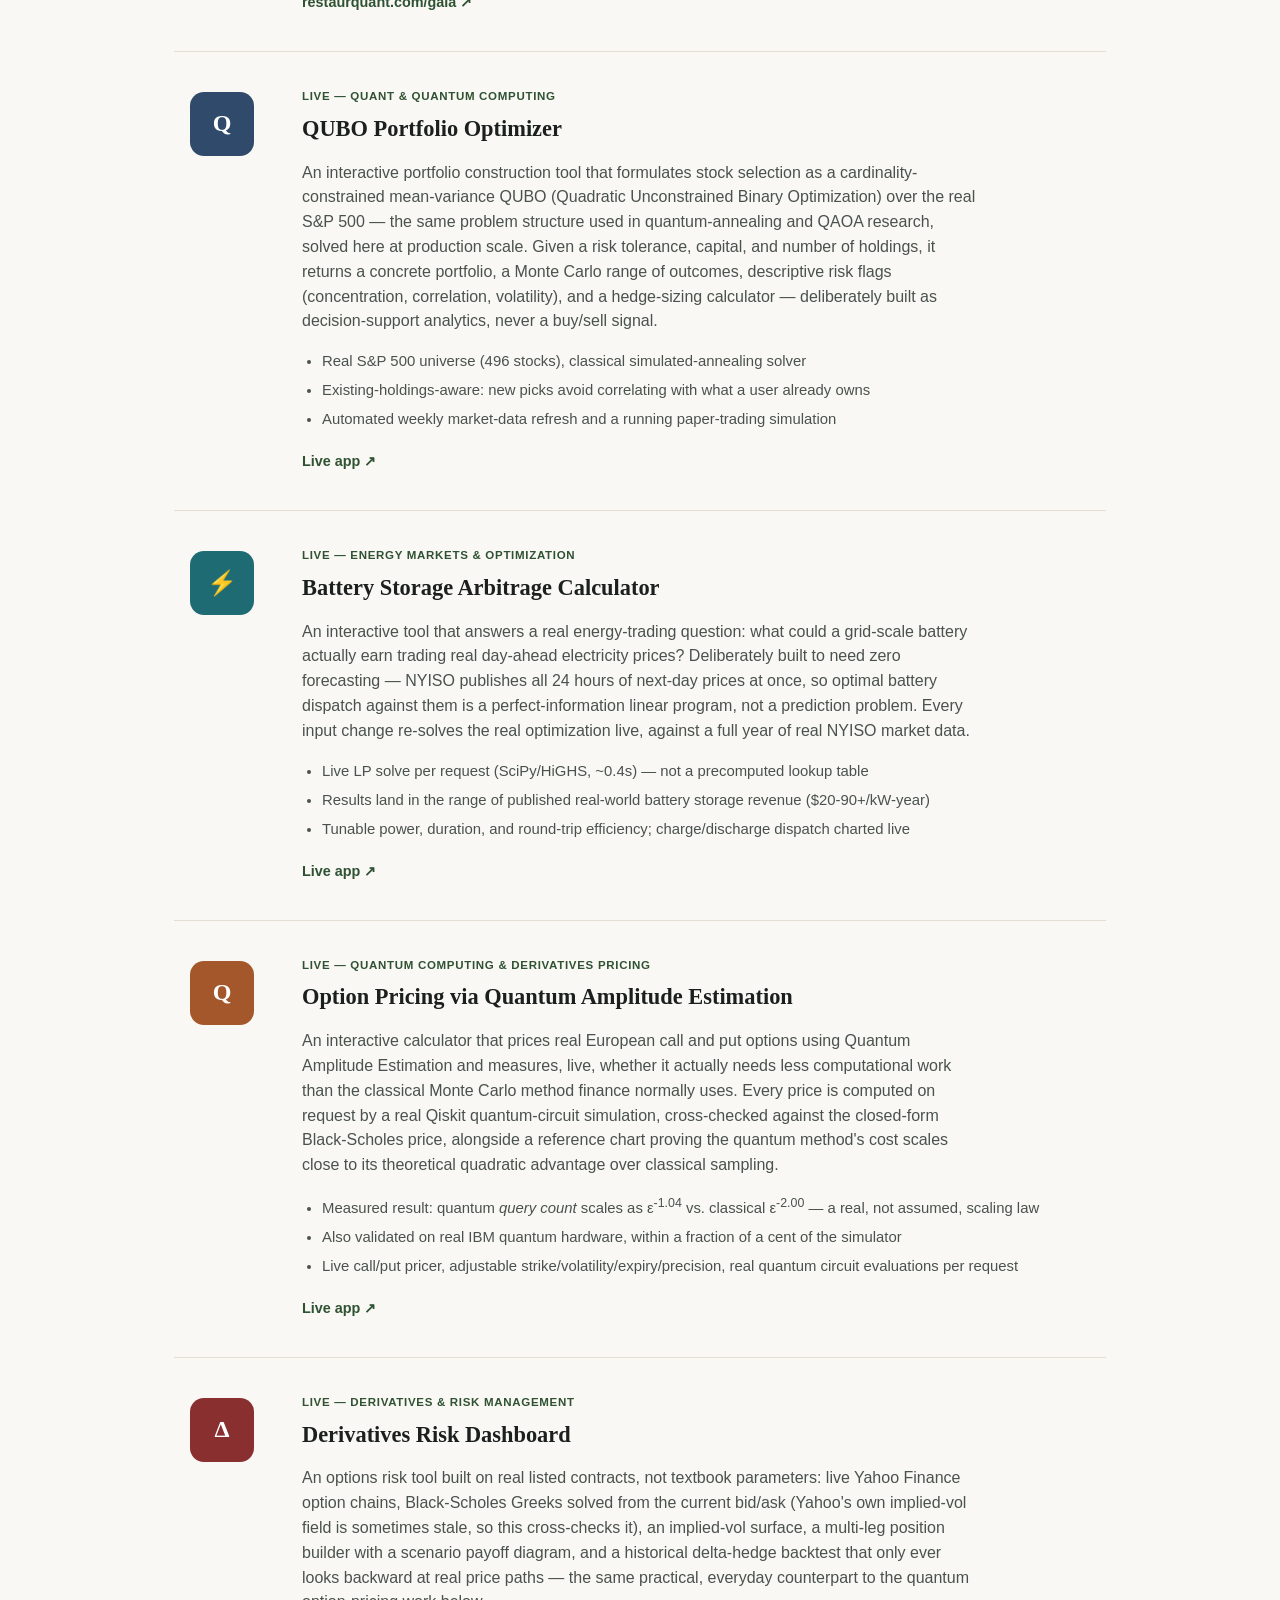
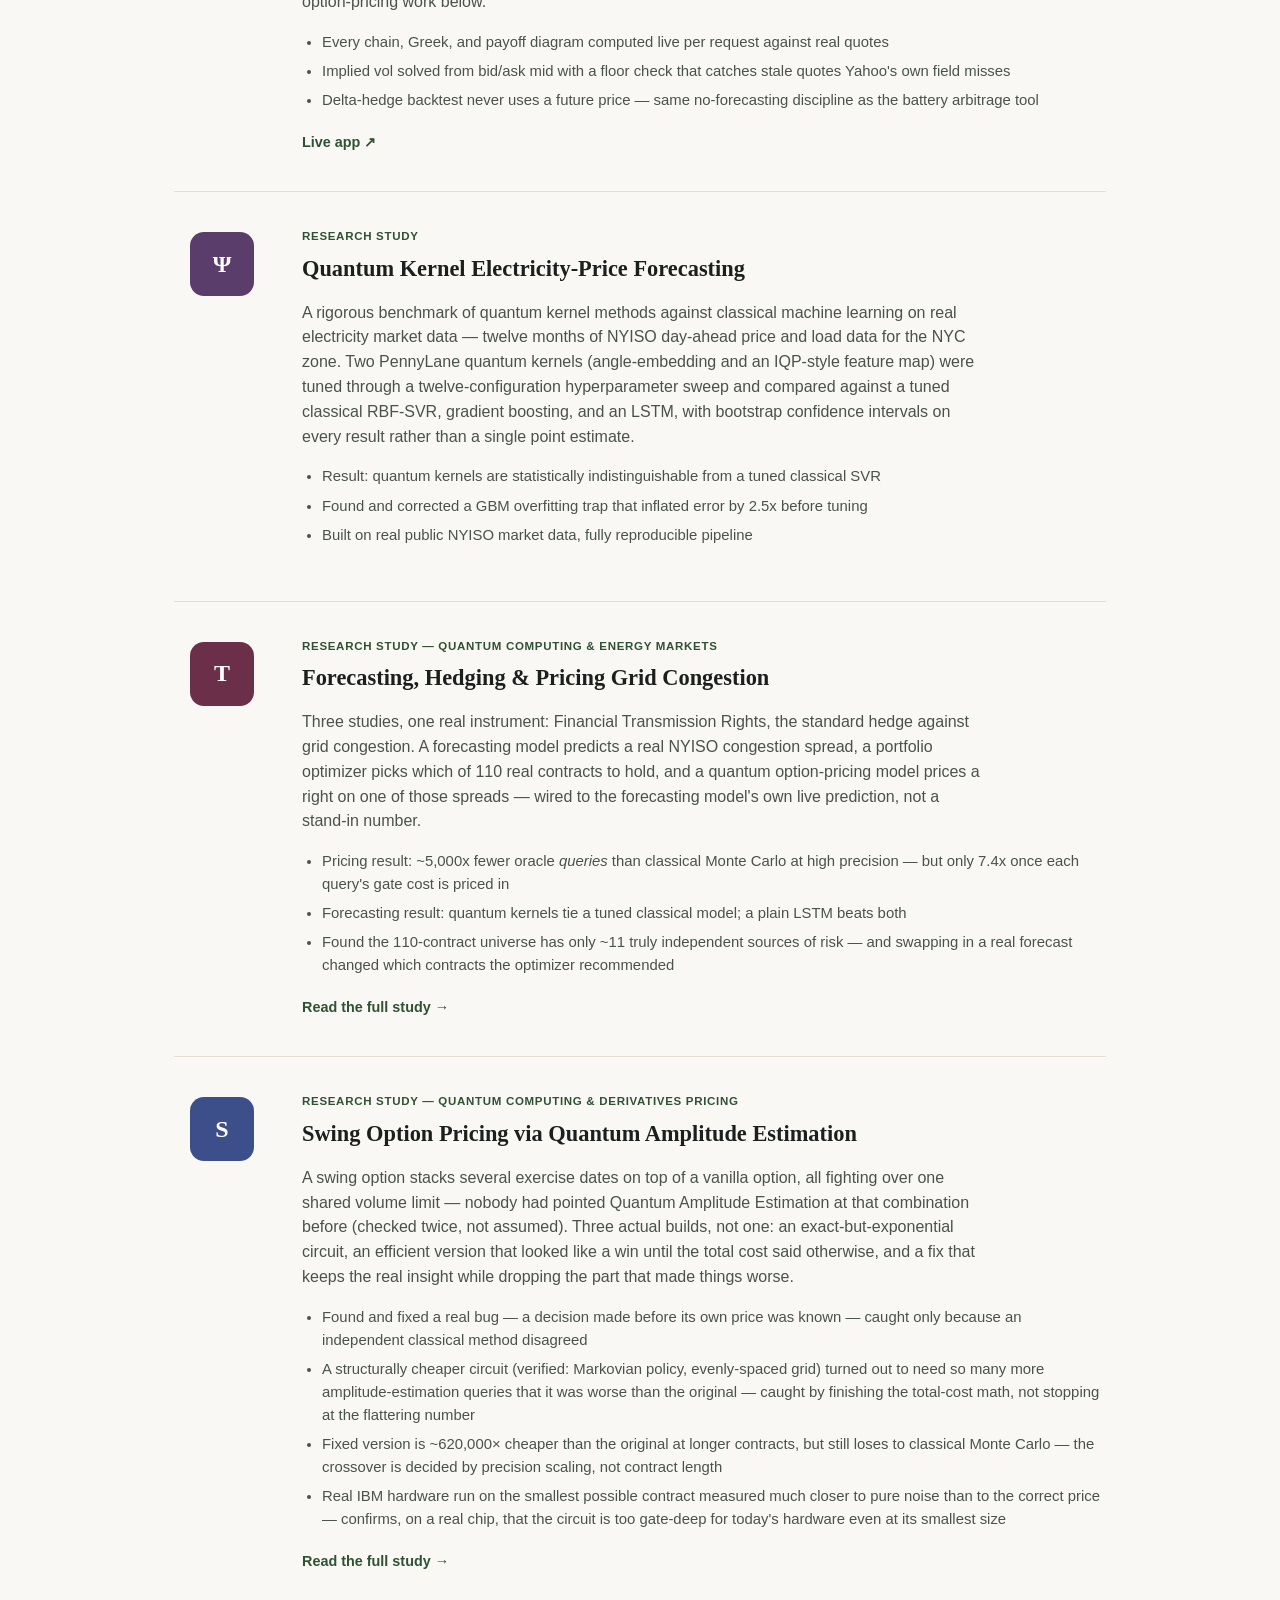
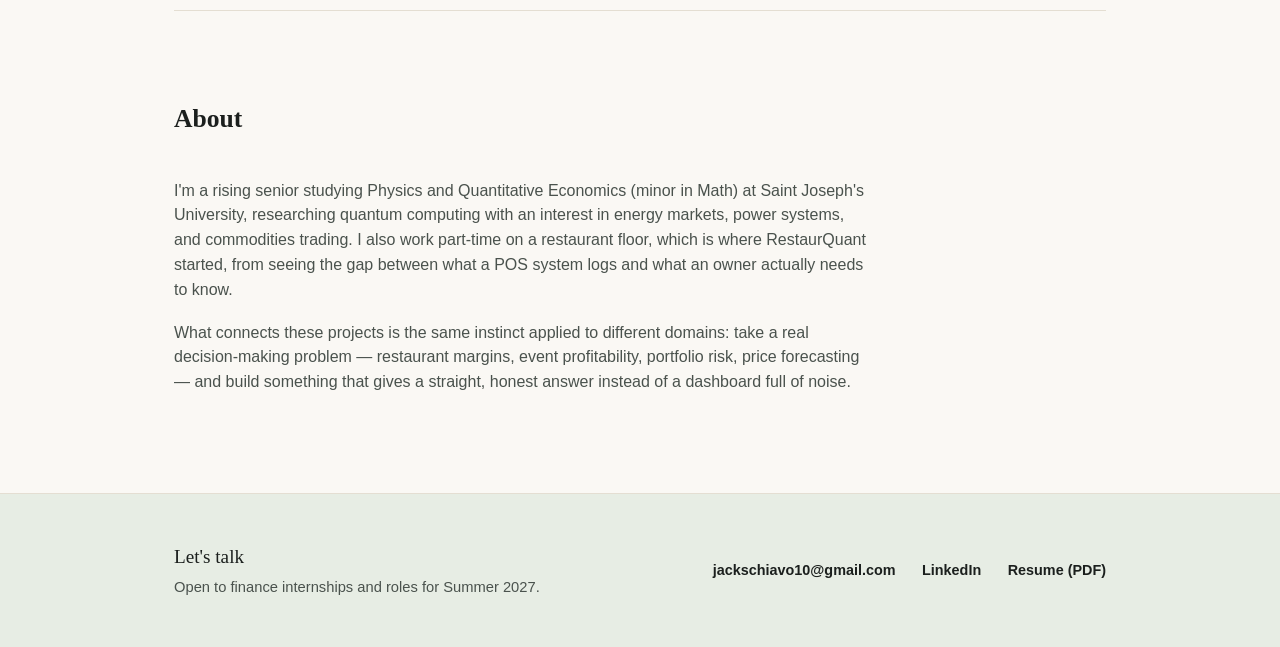
==== commit ba6b9bf0: "Correct FTR pricing claim: 5,000x was queries, 7.4x after gate cost The FTR pricing leg was pilled "" ====
--- a/index.html
+++ b/index.html
@@ -24,11 +24,11 @@
   <div class="wrap">
     <p class="eyebrow">Physics &amp; Quantitative Economics — Saint Joseph's University</p>
     <h1>I build software that runs real businesses<br>and models real risk.</h1>
-    <p class="hero-sub">Six projects from this summer: a live restaurant-analytics SaaS with paying
-      customers, a sister product for wedding &amp; event venues, a quantitative portfolio optimizer,
-      a battery storage arbitrage calculator on real energy-market data, and two quantum-computing
-      studies — one benchmarked against classical machine learning, one a live options-pricing
-      calculator measuring a real quantum speedup.</p>
+    <p class="hero-sub">Nine projects from this summer: two live software businesses with paying
+      customers, four interactive quant tools that run a real optimization or a real pricing model on
+      every request &mdash; portfolio construction, battery arbitrage, options risk, and quantum option
+      pricing &mdash; and three quantum-computing research studies, each measured against its best
+      classical rival and reported the way it came out, ties and losses included.</p>
     <div class="hero-links">
       <a class="btn btn-primary" href="#projects">See the projects</a>
       <a class="btn btn-ghost" href="#contact">Get in touch</a>
@@ -161,7 +161,7 @@
           close to its theoretical quadratic advantage over classical sampling.
         </p>
         <ul class="project-facts">
-          <li>Measured result: quantum cost scales as &epsilon;<sup>-1.04</sup> vs. classical &epsilon;<sup>-2.00</sup> — a real, not assumed, speedup</li>
+          <li>Measured result: quantum <em>query count</em> scales as &epsilon;<sup>-1.04</sup> vs. classical &epsilon;<sup>-2.00</sup> — a real, not assumed, scaling law</li>
           <li>Also validated on real IBM quantum hardware, within a fraction of a cent of the simulator</li>
           <li>Live call/put pricer, adjustable strike/volatility/expiry/precision, real quantum circuit evaluations per request</li>
         </ul>
@@ -235,7 +235,7 @@
           model's own live prediction, not a stand-in number.
         </p>
         <ul class="project-facts">
-          <li>Pricing result: quantum needed ~5,000x fewer computations than classical Monte Carlo at high precision</li>
+          <li>Pricing result: ~5,000x fewer oracle <em>queries</em> than classical Monte Carlo at high precision — but only 7.4x once each query's gate cost is priced in</li>
           <li>Forecasting result: quantum kernels tie a tuned classical model; a plain LSTM beats both</li>
           <li>Found the 110-contract universe has only ~11 truly independent sources of risk — and swapping in a real forecast changed which contracts the optimizer recommended</li>
         </ul>
